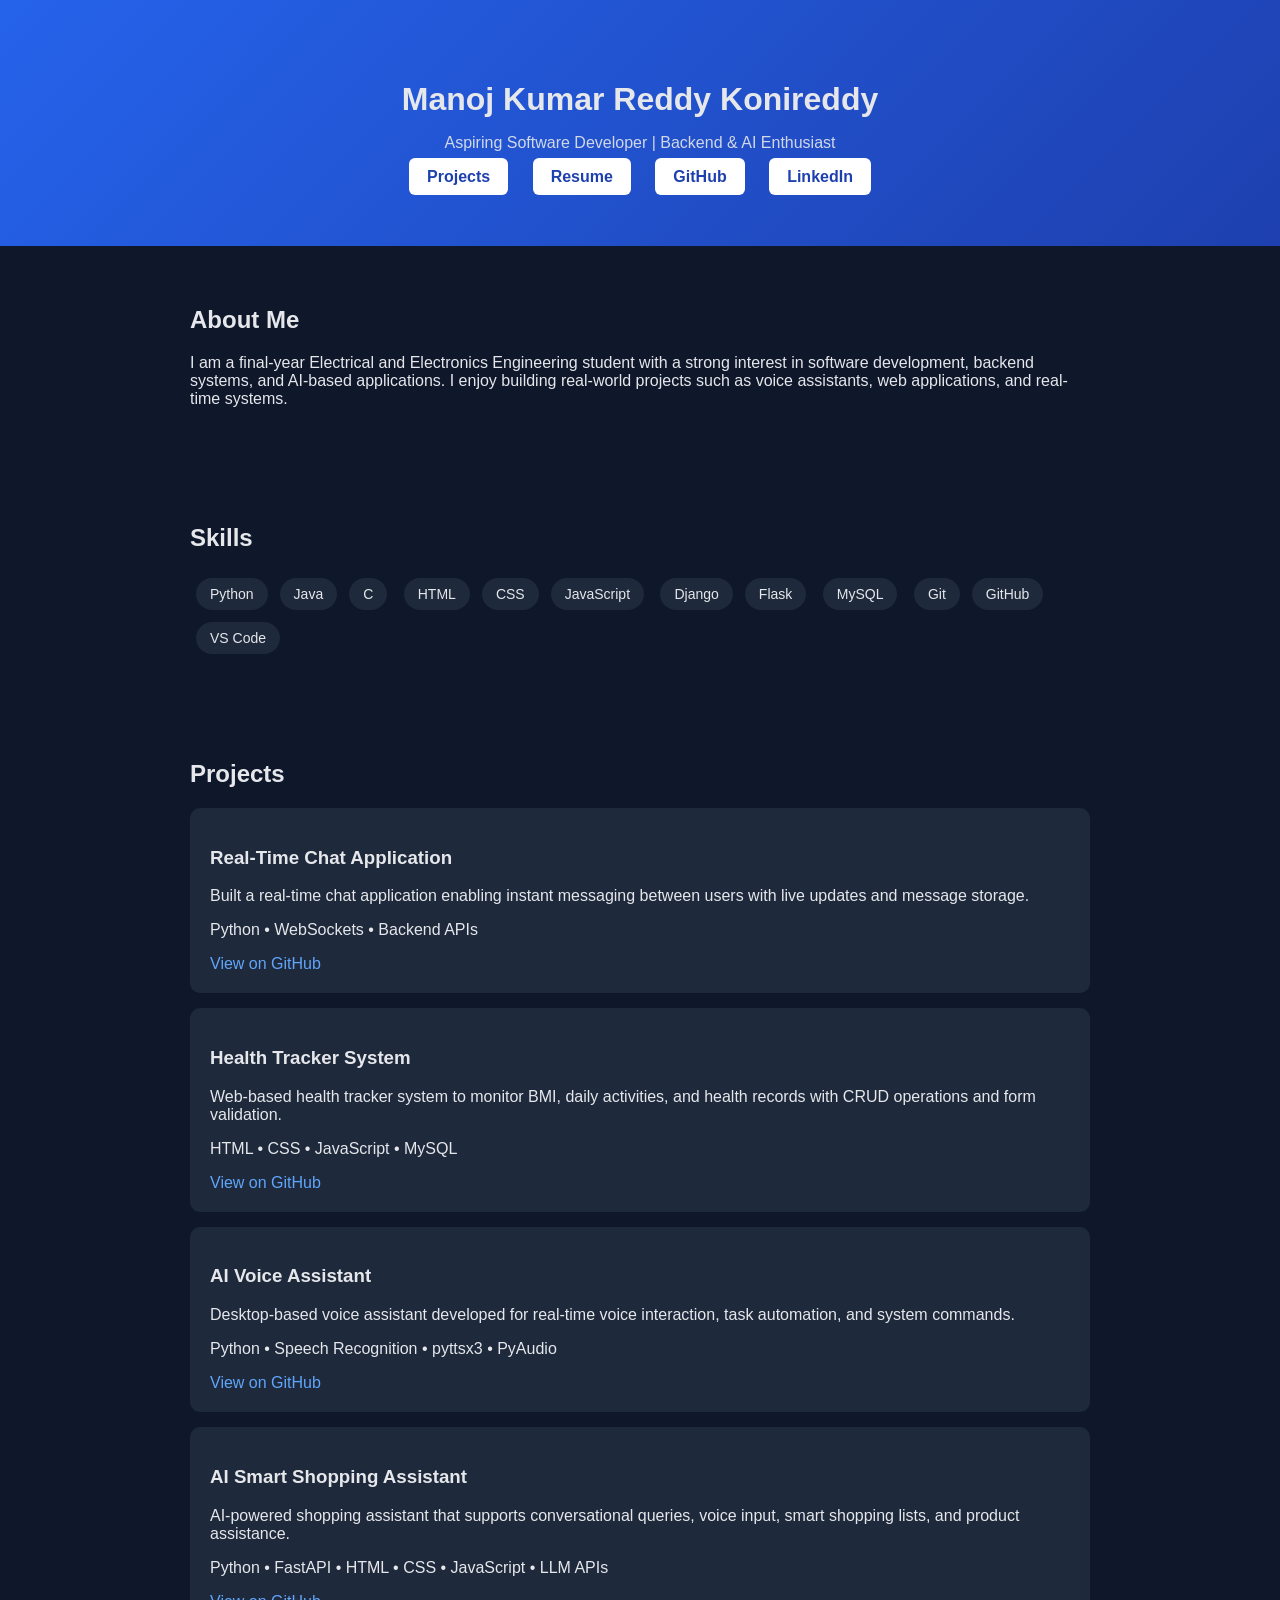
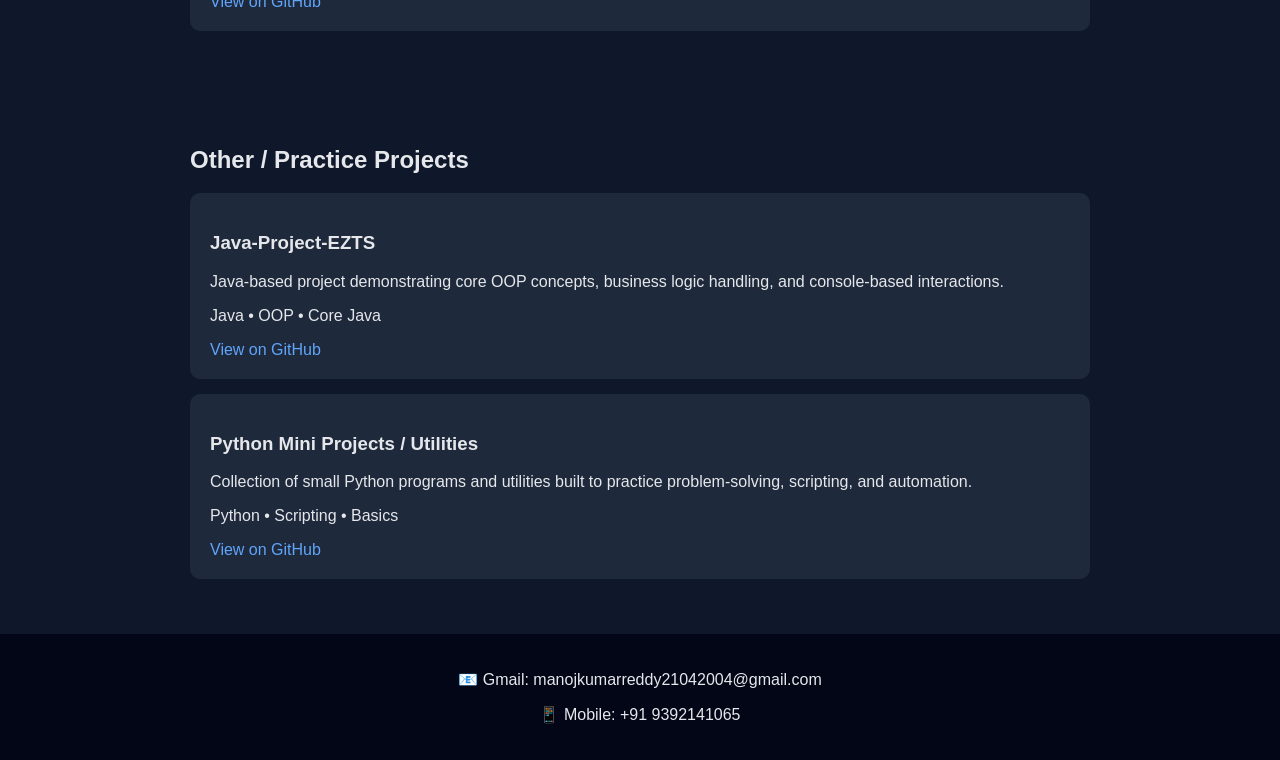
==== index.html @ c1679ed8 "Add files via upload" ====
<!-- index.html -->
<!DOCTYPE html>
<html lang="en">
<head>
  <meta charset="UTF-8" />
  <meta name="viewport" content="width=device-width, initial-scale=1.0" />
  <title>Manoj Kumar Reddy | Portfolio</title>
  <link rel="stylesheet" href="style.css" />
</head>
<body>
  <header class="hero">
    <h1>Manoj Kumar Reddy Konireddy</h1>
    <p class="subtitle">Aspiring Software Developer | Backend & AI Enthusiast</p>
    <div class="buttons">
      <a href="#projects">Projects</a>
      <a href="manoj_konireddy_resume.pdf" target="_blank">Resume</a>
      <a href="https://github.com/manoj-konireddy" target="_blank">GitHub</a>
      <a href="https://www.linkedin.com/in/manoj-konireddy" target="_blank">LinkedIn</a>
    </div>
  </header>

  <section class="about">
    <h2>About Me</h2>
    <p>
      I am a final-year Electrical and Electronics Engineering student with a strong interest in software development,
      backend systems, and AI-based applications. I enjoy building real-world projects such as voice assistants,
      web applications, and real-time systems.
    </p>
  </section>

  <section class="skills">
    <h2>Skills</h2>
    <div class="skill-grid">
      <span>Python</span><span>Java</span><span>C</span>
      <span>HTML</span><span>CSS</span><span>JavaScript</span>
      <span>Django</span><span>Flask</span>
      <span>MySQL</span>
      <span>Git</span><span>GitHub</span><span>VS Code</span>
    </div>
  </section>

  <section id="projects" class="projects">
    <h2>Projects</h2>

    <div class="project-card">
      <h3>Real-Time Chat Application</h3>
      <p>Built a real-time chat application enabling instant messaging between users with live updates and message storage.</p>
      <p class="tech">Python • WebSockets • Backend APIs</p>
      <a href="https://github.com/manoj-konireddy/Real-Time-Chat-Application" target="_blank">View on GitHub</a>
    </div>

    <div class="project-card">
      <h3>Health Tracker System</h3>
      <p>Web-based health tracker system to monitor BMI, daily activities, and health records with CRUD operations and form validation.</p>
      <p class="tech">HTML • CSS • JavaScript • MySQL</p>
      <a href="https://github.com/manoj-konireddy/health-tracker-system" target="_blank">View on GitHub</a>
    </div>

    <div class="project-card">
      <h3>AI Voice Assistant</h3>
      <p>Desktop-based voice assistant developed for real-time voice interaction, task automation, and system commands.</p>
      <p class="tech">Python • Speech Recognition • pyttsx3 • PyAudio</p>
      <a href="https://github.com/manoj-konireddy/voice-assistant" target="_blank">View on GitHub</a>
    </div>

    <div class="project-card">
      <h3>AI Smart Shopping Assistant</h3>
      <p>AI-powered shopping assistant that supports conversational queries, voice input, smart shopping lists, and product assistance.</p>
      <p class="tech">Python • FastAPI • HTML • CSS • JavaScript • LLM APIs</p>
      <a href="https://github.com/manoj-konireddy/AI-shopping-assistant" target="_blank">View on GitHub</a>
    </div>
  </section>

  <section class="projects">
    <h2>Other / Practice Projects</h2>

    <div class="project-card">
      <h3>Java-Project-EZTS</h3>
      <p>Java-based project demonstrating core OOP concepts, business logic handling, and console-based interactions.</p>
      <p class="tech">Java • OOP • Core Java</p>
      <a href="https://github.com/manoj-konireddy/Java-Project-ezts" target="_blank">View on GitHub</a>
    </div>

    <div class="project-card">
      <h3>Python Mini Projects / Utilities</h3>
      <p>Collection of small Python programs and utilities built to practice problem-solving, scripting, and automation.</p>
      <p class="tech">Python • Scripting • Basics</p>
      <a href="https://github.com/manoj-konireddy/Python_projects" target="_blank">View on GitHub</a>
    </div>
  </section>

  <footer>
    <p>📧 Gmail: manojkumarreddy21042004@gmail.com</p>
    <p>📱 Mobile: +91 9392141065</p>
  </footer>

  <script src="script.js"></script>
</body>
</html>
---- style.css ----
body {
  font-family: Arial, sans-serif;
  margin: 0;
  background: #0f172a;
  color: #e5e7eb;
}

.hero {
  padding: 60px 20px;
  text-align: center;
  background: linear-gradient(135deg, #2563eb, #1e40af);
}

.hero h1 {
  margin-bottom: 10px;
}

.subtitle {
  opacity: 0.9;
}

.buttons a {
  margin: 10px;
  padding: 10px 18px;
  background: #ffffff;
  color: #1e40af;
  text-decoration: none;
  border-radius: 6px;
  font-weight: bold;
}

section {
  padding: 40px 20px;
  max-width: 900px;
  margin: auto;
}

.skill-grid span {
  display: inline-block;
  background: #1e293b;
  padding: 8px 14px;
  margin: 6px;
  border-radius: 20px;
  font-size: 14px;
}

.project-card {
  background: #1e293b;
  padding: 20px;
  margin: 15px 0;
  border-radius: 10px;
}

.project-card a {
  color: #60a5fa;
  text-decoration: none;
}

footer {
  text-align: center;
  padding: 20px;
  background: #020617;
}
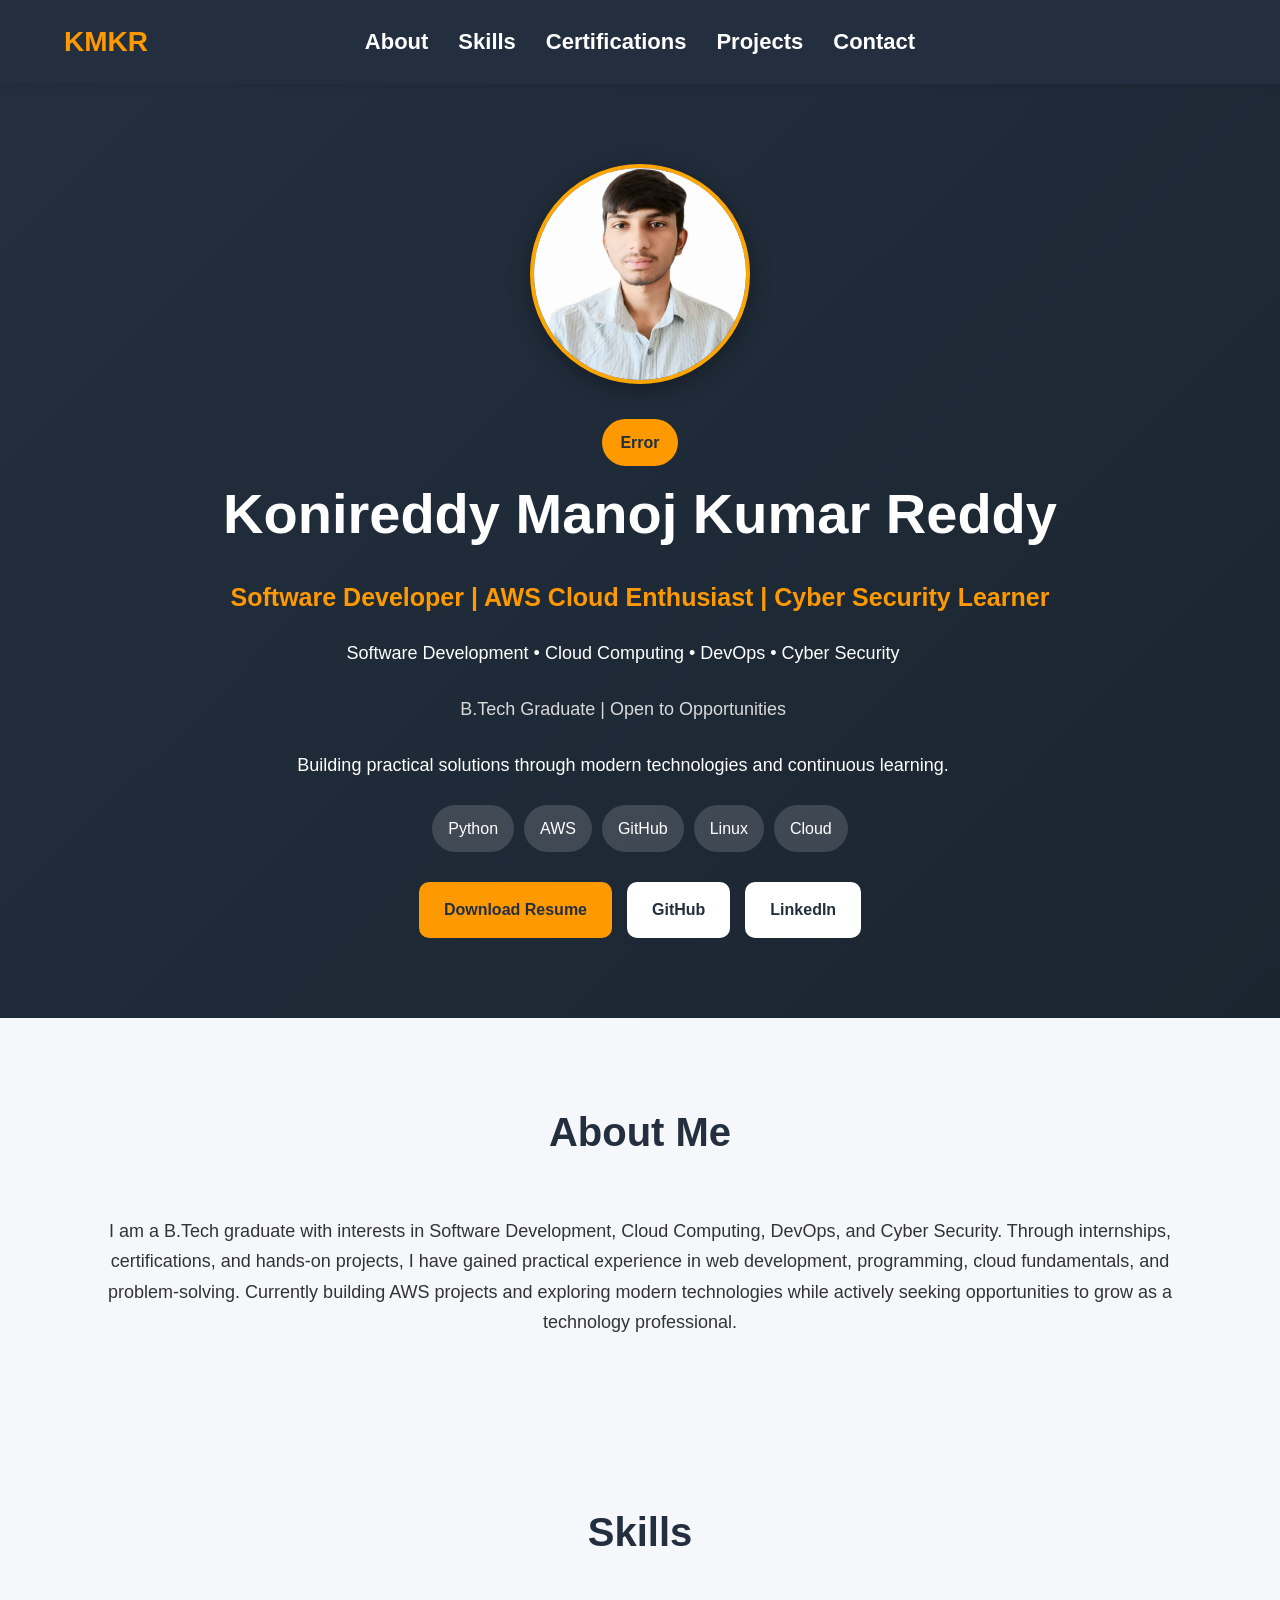
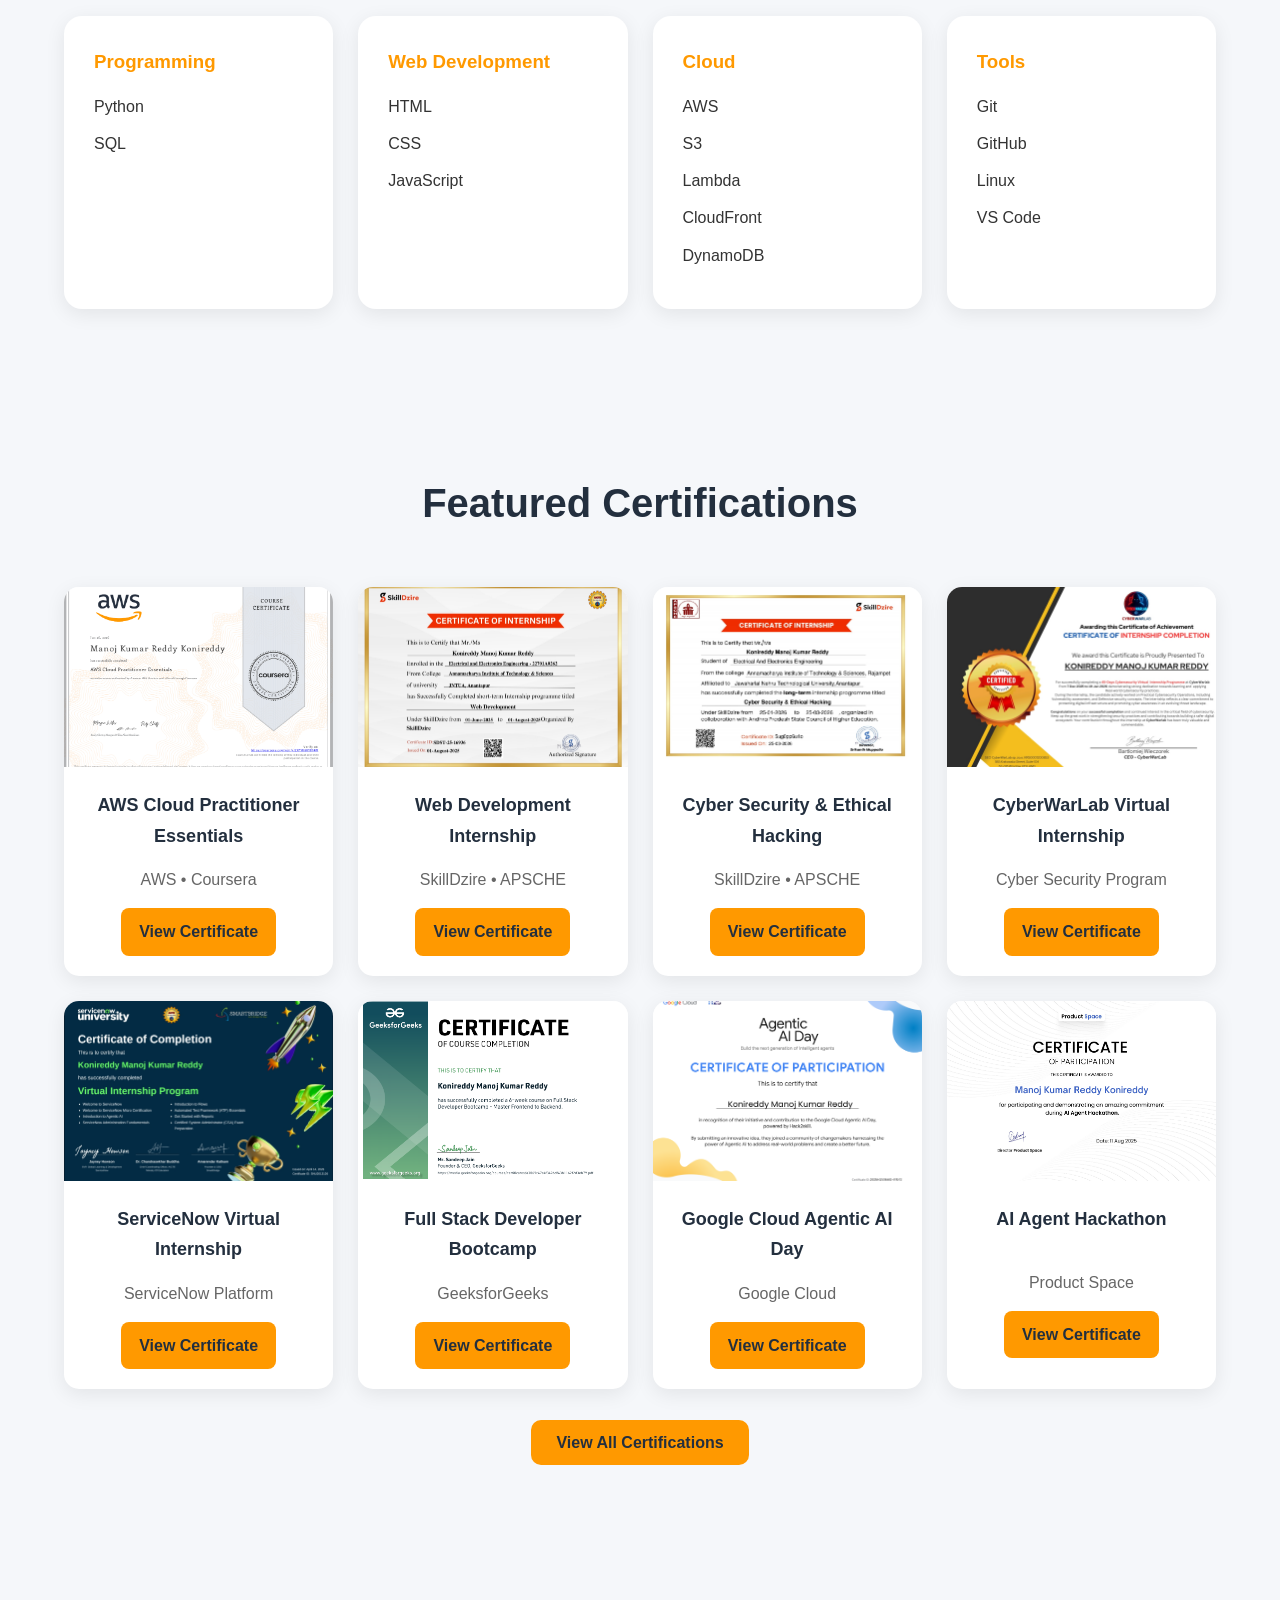
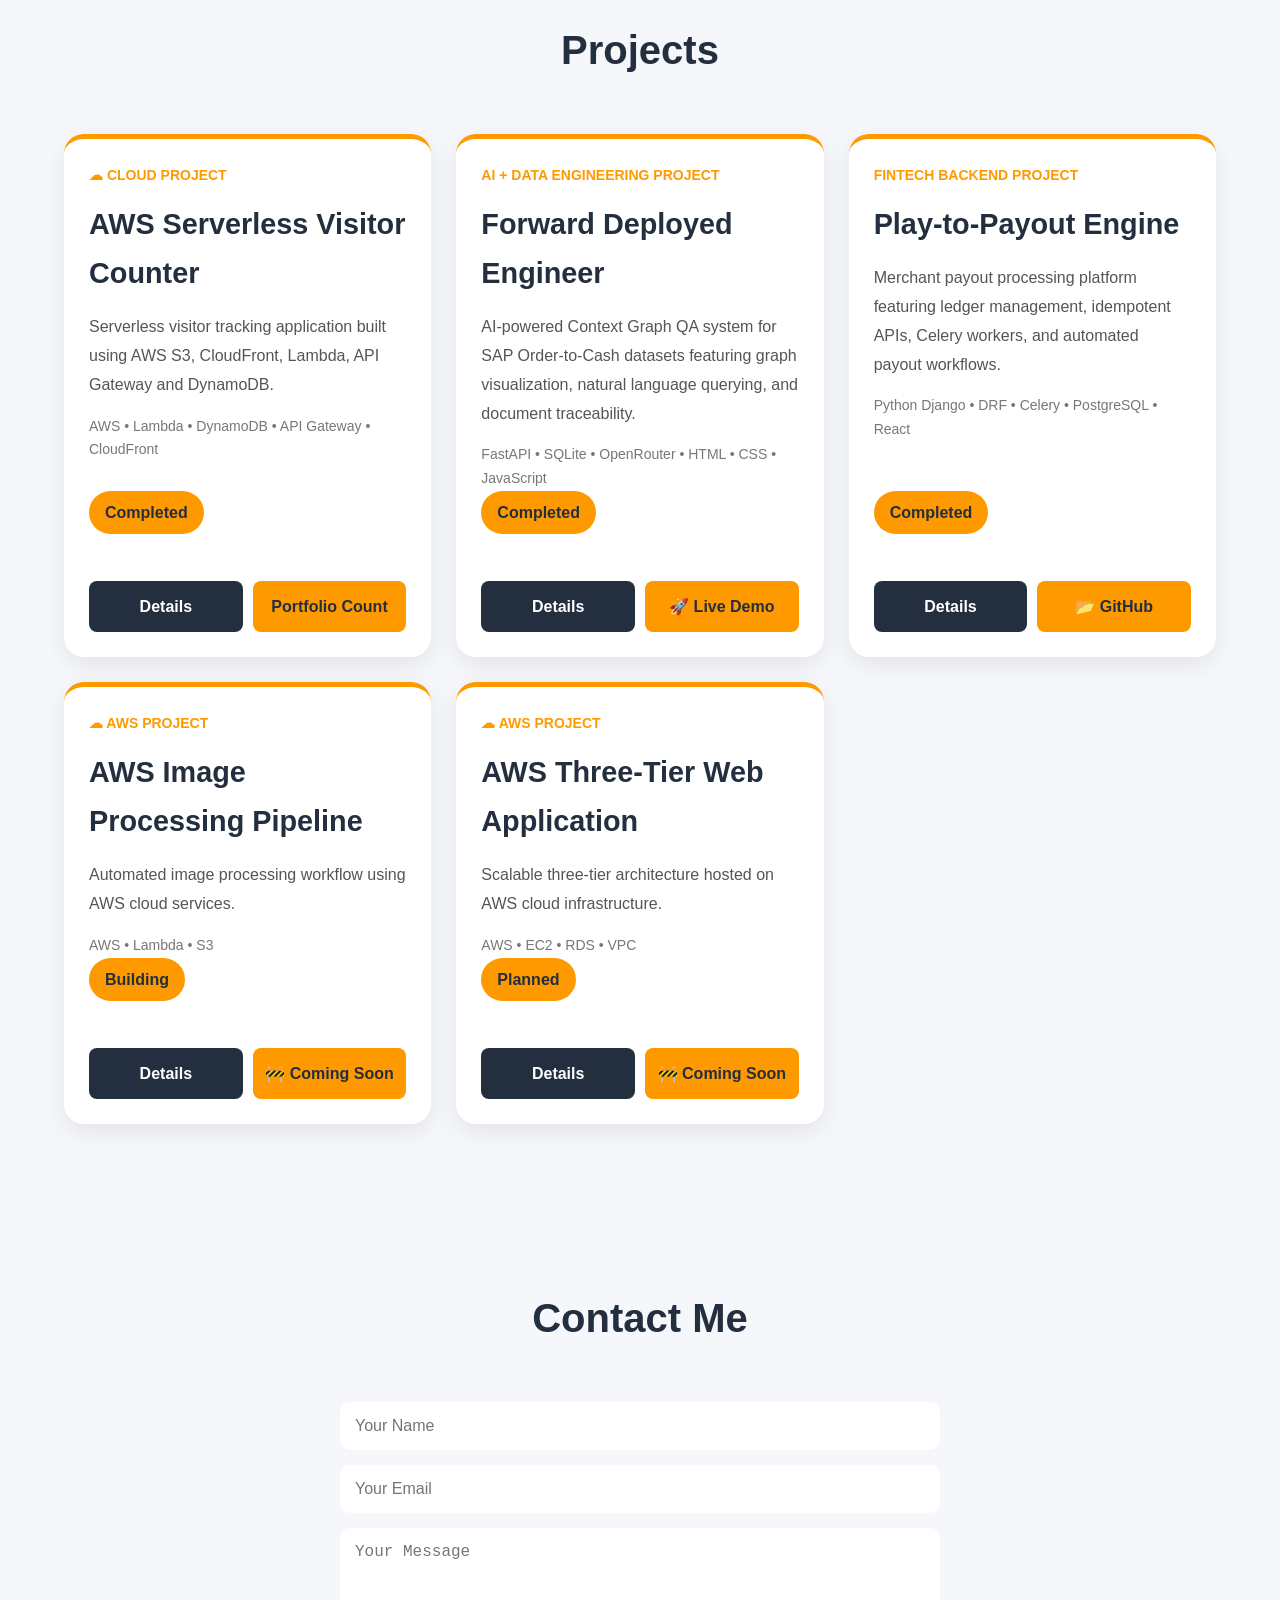
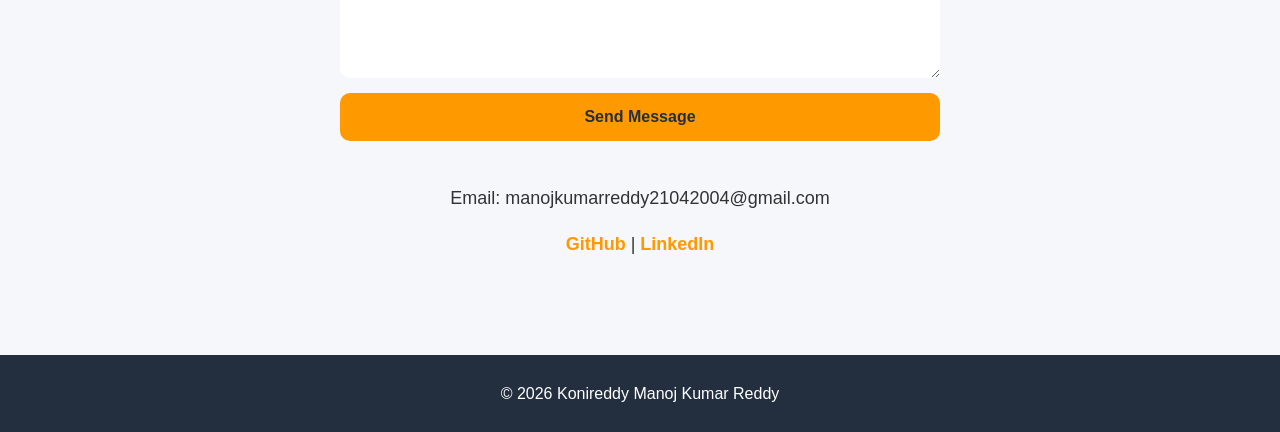
==== commit b6d32723: "Initial AWS portfolio website" ====
--- a/index.html
+++ b/index.html
@@ -1,99 +1,765 @@
-<!-- index.html -->
-<!DOCTYPE html>
-<html lang="en">
-<head>
-  <meta charset="UTF-8" />
-  <meta name="viewport" content="width=device-width, initial-scale=1.0" />
-  <title>Manoj Kumar Reddy | Portfolio</title>
-  <link rel="stylesheet" href="style.css" />
-</head>
-<body>
-  <header class="hero">
-    <h1>Manoj Kumar Reddy Konireddy</h1>
-    <p class="subtitle">Aspiring Software Developer | Backend & AI Enthusiast</p>
-    <div class="buttons">
-      <a href="#projects">Projects</a>
-      <a href="manoj_konireddy_resume.pdf" target="_blank">Resume</a>
-      <a href="https://github.com/manoj-konireddy" target="_blank">GitHub</a>
-      <a href="https://www.linkedin.com/in/manoj-konireddy" target="_blank">LinkedIn</a>
-    </div>
-  </header>
-
-  <section class="about">
-    <h2>About Me</h2>
-    <p>
-      I am a final-year Electrical and Electronics Engineering student with a strong interest in software development,
-      backend systems, and AI-based applications. I enjoy building real-world projects such as voice assistants,
-      web applications, and real-time systems.
-    </p>
-  </section>
-
-  <section class="skills">
-    <h2>Skills</h2>
-    <div class="skill-grid">
-      <span>Python</span><span>Java</span><span>C</span>
-      <span>HTML</span><span>CSS</span><span>JavaScript</span>
-      <span>Django</span><span>Flask</span>
-      <span>MySQL</span>
-      <span>Git</span><span>GitHub</span><span>VS Code</span>
-    </div>
-  </section>
-
-  <section id="projects" class="projects">
-    <h2>Projects</h2>
-
-    <div class="project-card">
-      <h3>Real-Time Chat Application</h3>
-      <p>Built a real-time chat application enabling instant messaging between users with live updates and message storage.</p>
-      <p class="tech">Python • WebSockets • Backend APIs</p>
-      <a href="https://github.com/manoj-konireddy/Real-Time-Chat-Application" target="_blank">View on GitHub</a>
-    </div>
-
-    <div class="project-card">
-      <h3>Health Tracker System</h3>
-      <p>Web-based health tracker system to monitor BMI, daily activities, and health records with CRUD operations and form validation.</p>
-      <p class="tech">HTML • CSS • JavaScript • MySQL</p>
-      <a href="https://github.com/manoj-konireddy/health-tracker-system" target="_blank">View on GitHub</a>
-    </div>
-
-    <div class="project-card">
-      <h3>AI Voice Assistant</h3>
-      <p>Desktop-based voice assistant developed for real-time voice interaction, task automation, and system commands.</p>
-      <p class="tech">Python • Speech Recognition • pyttsx3 • PyAudio</p>
-      <a href="https://github.com/manoj-konireddy/voice-assistant" target="_blank">View on GitHub</a>
-    </div>
-
-    <div class="project-card">
-      <h3>AI Smart Shopping Assistant</h3>
-      <p>AI-powered shopping assistant that supports conversational queries, voice input, smart shopping lists, and product assistance.</p>
-      <p class="tech">Python • FastAPI • HTML • CSS • JavaScript • LLM APIs</p>
-      <a href="https://github.com/manoj-konireddy/AI-shopping-assistant" target="_blank">View on GitHub</a>
-    </div>
-  </section>
-
-  <section class="projects">
-    <h2>Other / Practice Projects</h2>
-
-    <div class="project-card">
-      <h3>Java-Project-EZTS</h3>
-      <p>Java-based project demonstrating core OOP concepts, business logic handling, and console-based interactions.</p>
-      <p class="tech">Java • OOP • Core Java</p>
-      <a href="https://github.com/manoj-konireddy/Java-Project-ezts" target="_blank">View on GitHub</a>
-    </div>
-
-    <div class="project-card">
-      <h3>Python Mini Projects / Utilities</h3>
-      <p>Collection of small Python programs and utilities built to practice problem-solving, scripting, and automation.</p>
-      <p class="tech">Python • Scripting • Basics</p>
-      <a href="https://github.com/manoj-konireddy/Python_projects" target="_blank">View on GitHub</a>
-    </div>
-  </section>
-
-  <footer>
-    <p>📧 Gmail: manojkumarreddy21042004@gmail.com</p>
-    <p>📱 Mobile: +91 9392141065</p>
-  </footer>
-
-  <script src="script.js"></script>
-</body>
-</html>
+<!DOCTYPE html>
+<html lang="en">
+<head>
+<meta charset="UTF-8">
+<meta name="viewport" content="width=device-width, initial-scale=1.0">
+<title>Konireddy Manoj Kumar Reddy | Portfolio</title>
+
+<link rel="stylesheet" href="style.css">
+
+</head>
+<body>
+
+<nav>
+
+    <div class="logo">
+        KMKR
+    </div>
+
+    <div class="menu-toggle" id="menu-toggle">
+        ☰
+    </div>
+
+    <ul id="nav-links">
+        <li><a href="#about">About</a></li>
+        <li><a href="#skills">Skills</a></li>
+        <li><a href="#certifications">Certifications</a></li>
+        <li><a href="#projects">Projects</a></li>
+        <li><a href="#contact">Contact</a></li>
+    </ul>
+
+
+</nav>
+
+<section class="hero">
+
+<div class="hero-container">
+
+<div class="hero-image">
+    <img src="images/profile.jpeg" alt="Manoj Kumar Reddy">
+</div>
+
+<div class="visitor-badge">
+        <span id="counter">...</span>
+</div>
+
+<div class="hero-content">
+
+<h1>
+Konireddy Manoj Kumar Reddy
+</h1>
+
+<h2>
+Software Developer | AWS Cloud Enthusiast | Cyber Security Learner
+</h2>
+
+<p class="hero-role">
+Software Development • Cloud Computing • DevOps • Cyber Security
+</p>
+
+<p class="hero-status">
+B.Tech Graduate | Open to Opportunities
+</p>
+
+<p>
+Building practical solutions through modern
+technologies and continuous learning.
+</p>
+
+<div class="hero-tags">
+
+<span>Python</span>
+<span>AWS</span>
+<span>GitHub</span>
+<span>Linux</span>
+<span>Cloud</span>
+
+</div>
+
+<div class="buttons">
+
+<a href="manoj_resume.pdf"
+target="_blank"
+class="btn">
+Download Resume
+</a>
+
+<a href="https://github.com/manoj-konireddy"
+target="_blank"
+class="btn secondary">
+GitHub
+</a>
+
+<a href="https://www.linkedin.com/in/manoj-konireddy"
+target="_blank"
+class="btn secondary">
+LinkedIn
+</a>
+
+</div>
+
+</div>
+
+</div>
+
+</section>
+
+<section id="about">
+
+<h2>About Me</h2>
+
+<p>
+
+I am a B.Tech graduate with interests in Software Development,
+Cloud Computing, DevOps, and Cyber Security.
+
+Through internships, certifications, and hands-on projects,
+I have gained practical experience in web development,
+programming, cloud fundamentals, and problem-solving.
+
+Currently building AWS projects and exploring modern
+technologies while actively seeking opportunities to grow
+as a technology professional.
+
+</p>
+
+</section>
+
+<section id="skills">
+
+<h2>Skills</h2>
+
+<div class="skills-grid">
+
+<div class="card">
+
+<h3>Programming</h3>
+
+<p>Python</p>
+<p>SQL</p>
+
+</div>
+
+<div class="card">
+
+<h3>Web Development</h3>
+
+<p>HTML</p>
+<p>CSS</p>
+<p>JavaScript</p>
+
+</div>
+
+<div class="card">
+
+<h3>Cloud</h3>
+
+<p>AWS</p>
+<p>S3</p>
+<p>Lambda</p>
+<p>CloudFront</p>
+<p>DynamoDB</p>
+
+</div>
+
+<div class="card">
+
+<h3>Tools</h3>
+
+<p>Git</p>
+<p>GitHub</p>
+<p>Linux</p>
+<p>VS Code</p>
+
+</div>
+
+</div>
+
+</section>
+
+<section id="certifications">
+
+<h2>Featured Certifications</h2>
+
+<div class="cert-grid">
+
+<!-- AWS -->
+
+<div class="cert-card">
+
+<img src="images/aws-cloud.png"
+alt="AWS Cloud Practitioner">
+
+<h3>
+AWS Cloud Practitioner Essentials
+</h3>
+
+<p>
+AWS • Coursera
+</p>
+
+<a href="images/aws-cloud.png"
+target="_blank"
+class="cert-btn">
+
+View Certificate
+
+</a>
+
+</div>
+
+<!-- Web Development -->
+
+<div class="cert-card">
+
+<img src="images/web-development.jpg"
+alt="Web Development Internship">
+
+<h3>
+Web Development Internship
+</h3>
+
+<p>
+SkillDzire • APSCHE
+</p>
+
+<a href="images/web-development.jpg"
+target="_blank"
+class="cert-btn">
+
+View Certificate
+
+</a>
+
+</div>
+
+<!-- Cyber Security -->
+
+<div class="cert-card">
+
+<img src="images/cyber-security.jpg"
+alt="Cyber Security Internship">
+
+<h3>
+Cyber Security & Ethical Hacking
+</h3>
+
+<p>
+SkillDzire • APSCHE
+</p>
+
+<a href="images/cyber-security.jpg"
+target="_blank"
+class="cert-btn">
+
+View Certificate
+
+</a>
+
+</div>
+
+<!-- CyberWarLab -->
+
+<div class="cert-card">
+
+<img src="images/cyberwarlab.jpg"
+alt="CyberWarLab Internship">
+
+<h3>
+CyberWarLab Virtual Internship
+</h3>
+
+<p>
+Cyber Security Program
+</p>
+
+<a href="images/cyberwarlab.jpg"
+target="_blank"
+class="cert-btn">
+
+View Certificate
+
+</a>
+
+</div>
+
+<!-- ServiceNow -->
+
+<div class="cert-card">
+
+<img src="images/servicenow.jpg"
+alt="ServiceNow Internship">
+
+<h3>
+ServiceNow Virtual Internship
+</h3>
+
+<p>
+ServiceNow Platform
+</p>
+
+<a href="images/servicenow.jpg"
+target="_blank"
+class="cert-btn">
+
+View Certificate
+
+</a>
+
+</div>
+
+<!-- Full Stack -->
+
+<div class="cert-card">
+
+<img src="images/full-stack.png"
+alt="Full Stack Bootcamp">
+
+<h3>
+Full Stack Developer Bootcamp
+</h3>
+
+<p>
+GeeksforGeeks
+</p>
+
+<a href="images/full-stack.png"
+target="_blank"
+class="cert-btn">
+
+View Certificate
+
+</a>
+
+</div>
+
+<!-- Google Cloud -->
+
+<div class="cert-card">
+
+<img src="images/google-cloud-ai.png"
+alt="Google Cloud Agentic AI Day">
+
+<h3>
+Google Cloud Agentic AI Day
+</h3>
+
+<p>
+Google Cloud
+</p>
+
+<a href="images/google-cloud-ai.png"
+target="_blank"
+class="cert-btn">
+
+View Certificate
+
+</a>
+
+</div>
+
+<!-- AI Agent Hackathon -->
+
+<div class="cert-card">
+
+<img src="images/ai-agent.png"
+alt="AI Agent Hackathon">
+
+<h3>
+AI Agent Hackathon
+</h3>
+
+<p>
+Product Space
+</p>
+
+<a href="images/ai-agent.png"
+target="_blank"
+class="cert-btn">
+
+View Certificate
+
+</a>
+
+</div>
+
+</div>
+
+<div style="text-align:center; margin-top:40px;">
+
+<a href="certifications.html"
+class="btn">
+
+View All Certifications
+
+</a>
+
+</div>
+
+</section>
+
+<section id="projects">
+
+<h2>Projects</h2>
+
+<div class="project-grid">
+
+<!-- Project 1 -->
+
+<div class="project-card">
+
+<div>
+
+<div class="project-type">☁ Cloud Project</div>
+
+<h3>AWS Serverless Visitor Counter</h3>
+
+<p>
+Serverless visitor tracking application built using
+AWS S3, CloudFront, Lambda, API Gateway and DynamoDB.
+</p>
+
+<div class="project-tech">
+AWS • Lambda • DynamoDB • API Gateway • CloudFront
+</div>
+
+</div>
+
+<div>
+
+<span class="project-status">Completed</span>
+
+<br><br>
+
+<div class="project-buttons">
+
+<a href="projects/visitor-counter.html"
+class="project-btn">
+Details
+</a>
+
+<a href="https://d3mwy50w6wapyd.cloudfront.net"
+target="_blank"
+class="project-btn live-btn">
+
+Portfolio Count
+
+</a>
+
+</div>
+
+</div>
+
+</div>
+
+<!-- Project 2 -->
+
+<div class="project-card">
+
+<div>
+
+<div class="project-type">AI + Data Engineering Project</div>
+
+<h3>Forward Deployed Engineer</h3>
+
+<p>
+AI-powered Context Graph QA system for SAP
+Order-to-Cash datasets featuring graph
+visualization, natural language querying,
+and document traceability.
+</p>
+
+<div class="project-tech">
+FastAPI • SQLite • OpenRouter • HTML • CSS • JavaScript
+</div>
+
+</div>
+
+<div>
+
+<span class="project-status">Completed</span>
+
+<br><br>
+
+<div class="project-buttons">
+
+<a href="projects/forward-deployed-engineer.html"
+class="project-btn">
+Details
+</a>
+
+<a href="https://fde-graph-o2c.onrender.com"
+target="_blank"
+class="project-btn live-btn">
+🚀 Live Demo
+</a>
+
+</div>
+
+</div>
+
+</div>
+
+<!-- Project 3 -->
+
+<div class="project-card">
+
+<div>
+
+<div class="project-type">FinTech Backend Project</div>
+
+<h3>Play-to-Payout Engine</h3>
+
+<p>
+Merchant payout processing platform featuring
+ledger management, idempotent APIs, Celery
+workers, and automated payout workflows.
+</p>
+
+<div class="project-tech">
+Python Django • DRF • Celery • PostgreSQL • React
+</div>
+
+</div>
+
+<div>
+
+<span class="project-status">Completed</span>
+
+<br><br>
+
+<div class="project-buttons">
+
+<a href="projects/playto-payout-engine.html"
+class="project-btn">
+Details
+</a>
+
+<a href="https://github.com/manoj-konireddy/playto-payout-engine"
+target="_blank"
+class="project-btn live-btn">
+📂 GitHub
+</a>
+
+</div>
+
+</div>
+
+</div>
+
+<!-- Project 4 -->
+
+<div class="project-card">
+
+<div>
+
+<div class="project-type">☁ AWS Project</div>
+
+<h3>AWS Image Processing Pipeline</h3>
+
+<p>
+Automated image processing workflow using
+AWS cloud services.
+</p>
+
+<div class="project-tech">
+AWS • Lambda • S3
+</div>
+
+</div>
+
+<div>
+
+<span class="project-status">
+Building
+</span>
+
+<br><br>
+
+<div class="project-buttons">
+
+<a href="projects/image-processing.html"
+class="project-btn">
+Details
+</a>
+
+<a href="#"
+class="project-btn live-btn">
+🚧 Coming Soon
+</a>
+
+</div>
+
+</div>
+
+</div>
+
+<!-- Project 5 -->
+
+<div class="project-card">
+
+<div>
+
+<div class="project-type">☁ AWS Project</div>
+
+<h3>AWS Three-Tier Web Application</h3>
+
+<p>
+Scalable three-tier architecture hosted
+on AWS cloud infrastructure.
+</p>
+
+<div class="project-tech">
+AWS • EC2 • RDS • VPC
+</div>
+
+</div>
+
+<div>
+
+<span class="project-status">
+Planned
+</span>
+
+<br><br>
+
+<div class="project-buttons">
+
+<a href="projects/three-tier.html"
+class="project-btn">
+Details
+</a>
+
+<a href="#"
+class="project-btn live-btn">
+🚧 Coming Soon
+</a>
+
+</div>
+
+</div>
+
+</div>
+
+</div>
+
+</section>
+
+<section id="contact">
+
+<h2>Contact Me</h2>
+
+<form
+action="https://formspree.io/f/xrevveke"
+method="POST">
+
+<input
+type="text"
+name="name"
+placeholder="Your Name"
+required>
+
+<input
+type="email"
+name="email"
+placeholder="Your Email"
+required>
+
+<textarea
+name="message"
+placeholder="Your Message"
+required>
+</textarea>
+
+<button
+type="submit"
+class="contact-btn">
+
+Send Message
+
+</button>
+
+</form>
+
+<br>
+
+<p>Email: manojkumarreddy21042004@gmail.com</p>
+
+<p>
+<a href="https://github.com/manoj-konireddy" target="_blank">
+GitHub
+</a>
+|
+<a href="https://www.linkedin.com/in/manoj-konireddy" target="_blank">
+LinkedIn
+</a>
+</p>
+
+</section>
+
+<footer>
+
+<p>
+© 2026 Konireddy Manoj Kumar Reddy
+</p>
+
+</footer>
+
+<script>
+
+const apiUrl =
+'https://ho70iwkoj5.execute-api.ap-south-1.amazonaws.com/prod/count';
+
+let uniqueVisit = false;
+
+if (!localStorage.getItem("portfolioVisited")) {
+
+    uniqueVisit = true;
+
+    localStorage.setItem(
+        "portfolioVisited",
+        "true"
+    );
+}
+
+const url =
+apiUrl + '?unique=' + uniqueVisit;
+
+fetch(url)
+.then(response => response.json())
+.then(data => {
+
+    document.getElementById('counter').innerHTML =
+    '👁 ' + data.views +
+    ' | 👤 ' + data.visitors;
+
+})
+.catch(error => {
+
+    document.getElementById('counter').innerText =
+    'Error';
+
+});
+
+</script>
+
+<!-- Hamburger Menu Script -->
+
+<script>
+
+const menuToggle =
+document.getElementById("menu-toggle");
+
+const navLinks =
+document.getElementById("nav-links");
+
+menuToggle.addEventListener("click", () => {
+
+    navLinks.classList.toggle("active");
+
+});
+
+</script>
+
+</body>
+</html>
--- a/style.css
+++ b/style.css
@@ -1,63 +1,1045 @@
-body {
-  font-family: Arial, sans-serif;
-  margin: 0;
-  background: #0f172a;
-  color: #e5e7eb;
-}
-
-.hero {
-  padding: 60px 20px;
-  text-align: center;
-  background: linear-gradient(135deg, #2563eb, #1e40af);
-}
-
-.hero h1 {
-  margin-bottom: 10px;
-}
-
-.subtitle {
-  opacity: 0.9;
-}
-
-.buttons a {
-  margin: 10px;
-  padding: 10px 18px;
-  background: #ffffff;
-  color: #1e40af;
-  text-decoration: none;
-  border-radius: 6px;
-  font-weight: bold;
-}
-
-section {
-  padding: 40px 20px;
-  max-width: 900px;
-  margin: auto;
-}
-
-.skill-grid span {
-  display: inline-block;
-  background: #1e293b;
-  padding: 8px 14px;
-  margin: 6px;
-  border-radius: 20px;
-  font-size: 14px;
-}
-
-.project-card {
-  background: #1e293b;
-  padding: 20px;
-  margin: 15px 0;
-  border-radius: 10px;
-}
-
-.project-card a {
-  color: #60a5fa;
-  text-decoration: none;
-}
-
-footer {
-  text-align: center;
-  padding: 20px;
-  background: #020617;
+/* =========================================
+   RESET
+========================================= */
+
+*{
+    margin:0;
+    padding:0;
+    box-sizing:border-box;
+    scroll-behavior:smooth;
+}
+
+body{
+    font-family:'Segoe UI',sans-serif;
+    background:#f5f7fa;
+    color:#333;
+    line-height:1.7;
+}
+
+/* =========================================
+   NAVBAR
+========================================= */
+
+nav{
+    position:relative;
+    top:0;
+    z-index:1000;
+
+    display:flex;
+    justify-content:space-between;
+    align-items:center;
+
+    padding:18px 5%;
+
+    background:#232f3e;
+    color:white;
+
+    box-shadow:0 2px 10px rgba(0,0,0,0.1);
+}
+
+nav ul{
+    display: flex;
+    flex-wrap: wrap;
+    justify-content: center;
+    gap: 12px;
+}
+
+.logo{
+    font-size:28px;
+    font-weight:bold;
+    color:#ff9900;
+}
+
+nav ul{
+    display:flex;
+    list-style:none;
+    gap:30px;
+
+    position:absolute;
+    left:50%;
+    transform:translateX(-50%);
+}
+
+nav ul li a{
+    text-decoration:none;
+    color:white;
+    font-weight:600;
+    font-size:22px;
+    transition:0.3s;
+}
+
+nav ul li a:hover{
+    color:#ff9900;
+}
+
+.visitor-badge{
+    background:#ff9900;
+    color:#232f3e;
+    padding:10px 18px;
+    border-radius:25px;
+    font-weight:bold;
+}
+
+.visitor-badge{
+    display:flex;
+    align-items:center;
+}
+
+/* =========================================
+   HERO SECTION
+========================================= */
+
+.hero{
+    min-height:75vh;
+    background:linear-gradient(135deg,#232f3e,#1a2530);
+    color:white;
+    padding:80px 20px;
+}
+
+.hero h1{
+    font-size:56px;
+    margin-bottom:15px;
+}
+
+.hero h2{
+    color:#ff9900;
+    font-size:25px;
+    margin-bottom:20px;
+}
+
+.hero-role{
+    font-size:20px;
+    margin-bottom:10px;
+}
+
+.hero-status{
+    color:#d9d9d9;
+    margin-bottom:20px;
+}
+
+.hero p{
+    max-width:800px;
+    margin-bottom:25px;
+    font-size:18px;
+}
+
+.hero-badge{
+    background:#ff9900;
+    color:#232f3e;
+
+    padding:12px 22px;
+
+    border-radius:25px;
+
+    font-weight:bold;
+
+    margin-bottom:20px;
+}
+
+.hero-tags{
+    display:flex;
+    flex-wrap:wrap;
+    justify-content:center;
+    gap:12px;
+
+    margin-bottom:30px;
+}
+
+.hero-tags{
+    display:flex;
+    flex-wrap:wrap;
+    justify-content:center;
+    gap:10px;
+}
+
+.hero-tags span{
+    background:rgba(255,255,255,0.15);
+
+    padding:10px 16px;
+
+    border-radius:25px;
+}
+
+.hero-container{
+    display:flex;
+    flex-direction:column;
+    align-items:center;
+    justify-content:center;
+    text-align:center;
+    max-width:1000px;
+    margin:0 auto;
+}
+
+.hero-content{
+    max-width:900px;
+    text-align:center;
+    margin:0 auto;
+}
+
+.hero-image img{
+    width:250px;
+    height:250px;
+    border-radius:50%;
+    object-fit:cover;
+    border:5px solid #ff9900;
+    box-shadow:0 5px 20px rgba(0,0,0,0.2);
+}
+
+@media(max-width:768px){
+
+.hero-container{
+    flex-direction:column;
+}
+
+.hero-image img{
+    width:180px;
+    height:180px;
+}
+
+}
+
+
+/* =========================================
+   BUTTONS
+========================================= */
+
+.buttons{
+    display:flex;
+    gap:15px;
+    flex-wrap:wrap;
+    justify-content:center;
+}
+
+.btn{
+    background:#ff9900;
+    color:#232f3e;
+
+    text-decoration:none;
+
+    padding:14px 25px;
+
+    border-radius:10px;
+
+    font-weight:bold;
+
+    transition:0.3s;
+}
+
+.btn:hover{
+    transform:translateY(-3px);
+}
+
+.secondary{
+    background:white;
+}
+
+/* =========================================
+   COMMON SECTION STYLING
+========================================= */
+
+section{
+    padding:80px 5%;
+}
+
+section h2{
+    text-align:center;
+    color:#232f3e;
+    font-size:40px;
+    margin-bottom:50px;
+}
+
+/* =========================================
+   ABOUT SECTION
+========================================= */
+
+#about p{
+    max-width:1100px;
+    margin:auto;
+    text-align:center;
+    font-size:18px;
+}
+
+/* =========================================
+   SKILLS SECTION
+========================================= */
+
+.skills-grid{
+    display:grid;
+
+    grid-template-columns:
+    repeat(auto-fit,minmax(250px,1fr));
+
+    gap:25px;
+
+    max-width:1400px;
+    margin:auto;
+}
+
+.card{
+    background:white;
+
+    padding:30px;
+
+    border-radius:18px;
+
+    box-shadow:
+    0 5px 20px rgba(0,0,0,0.08);
+
+    transition:0.3s;
+}
+
+.card:hover{
+    transform:translateY(-6px);
+}
+
+.card h3{
+    color:#ff9900;
+    margin-bottom:15px;
+}
+
+.card p{
+    margin:10px 0;
+}
+
+/* =========================================
+   CERTIFICATIONS
+========================================= */
+
+.cert-grid{
+    display:grid;
+    grid-template-columns:repeat(4,1fr);
+    gap:25px;
+}
+
+@media (max-width:1024px){
+    .cert-grid{
+        grid-template-columns:repeat(2,1fr);
+    }
+}
+
+@media (max-width:768px){
+    .cert-grid{
+        grid-template-columns:1fr;
+    }
+}
+
+.cert-card{
+    background:white;
+    border-radius:15px;
+    overflow:hidden;
+    text-align:center;
+    box-shadow:0 5px 20px rgba(0,0,0,.08);
+    transition:.3s;
+}
+
+.cert-card:hover{
+    transform:translateY(-6px);
+}
+
+.cert-card img{
+    width:100%;
+    height:180px;
+    object-fit:cover;
+}
+
+.cert-card h3{
+    padding:15px;
+    color:#232f3e;
+    font-size:18px;
+    min-height:80px;
+}
+
+.cert-card p{
+    color:#666;
+    margin-bottom:15px;
+}
+
+.cert-btn{
+    display:inline-block;
+    margin-bottom:20px;
+    padding:10px 18px;
+    background:#ff9900;
+    color:#232f3e;
+    text-decoration:none;
+    border-radius:8px;
+    font-weight:600;
+}
+
+.cert-btn:hover{
+    opacity:.9;
+}
+
+/* =========================================
+   CERTIFICATIONS PAGE
+========================================= */
+
+.certifications-page-title{
+    text-align:center;
+    margin-bottom:40px;
+}
+
+.certifications-page-title p{
+    max-width:800px;
+    margin:auto;
+    color:#666;
+}
+
+.cert-card img{
+    cursor:pointer;
+}
+
+/* =========================================
+   PROJECTS SECTION
+========================================= */
+
+.project-grid {
+    display: grid;
+    grid-template-columns: repeat(auto-fit, minmax(300px, 1fr));
+    gap: 25px;
+
+    max-width: 1400px;
+    margin: auto;
+}
+
+.project-card {
+    background: white;
+
+    padding: 25px;
+
+    border-radius: 20px;
+
+    border-top: 5px solid #ff9900;
+
+    min-height: 380px;
+
+    display: flex;
+    flex-direction: column;
+    justify-content: space-between;
+
+    box-shadow: 0 8px 25px rgba(0,0,0,0.08);
+
+    transition: 0.3s;
+}
+
+.project-card:hover {
+    transform: translateY(-8px);
+
+    box-shadow: 0 15px 35px rgba(0,0,0,0.15);
+}
+
+.project-type {
+    color: #ff9900;
+
+    font-size: 14px;
+
+    font-weight: 700;
+
+    text-transform: uppercase;
+
+    margin-bottom: 12px;
+}
+
+.project-card h3 {
+    color: #232f3e;
+
+    font-size: 1.8rem;
+
+    margin-bottom: 15px;
+}
+
+.project-card p {
+    color: #555;
+
+    line-height: 1.8;
+
+    margin-bottom: 15px;
+}
+
+.project-tech {
+    color: #777;
+
+    font-size: 14px;
+
+    line-height: 1.7;
+}
+
+.project-status {
+    display: inline-block;
+
+    background: #ff9900;
+
+    color: #232f3e;
+
+    padding: 8px 16px;
+
+    border-radius: 25px;
+
+    font-weight: bold;
+}
+
+.project-buttons {
+    display: flex;
+
+    gap: 10px;
+
+    margin-top: 20px;
+}
+
+.project-btn {
+    flex: 1;
+
+    text-align: center;
+
+    text-decoration: none;
+
+    padding: 12px;
+
+    border-radius: 8px;
+
+    font-weight: 600;
+
+    background: #232f3e;
+
+    color: white;
+
+    transition: 0.3s;
+}
+
+.project-btn:hover {
+    transform: translateY(-2px);
+}
+
+.live-btn {
+    background: #ff9900;
+
+    color: #232f3e;
+}
+
+/* =========================
+   MOBILE
+========================= */
+
+@media (max-width: 768px) {
+
+    .project-grid {
+        grid-template-columns: 1fr;
+        gap: 20px;
+    }
+
+    .project-card {
+        min-height: auto;
+        padding: 20px;
+    }
+
+    .project-buttons {
+        flex-direction: column;
+    }
+}
+
+/* =========================================
+   CONTACT SECTION
+========================================= */
+
+#contact{
+    text-align:center;
+}
+
+#contact p{
+    margin:15px 0;
+    font-size:18px;
+}
+
+#contact a{
+    color:#ff9900;
+    text-decoration:none;
+    font-weight:bold;
+}
+
+#contact a:hover{
+    text-decoration:underline;
+}
+
+/* =========================================
+   PROJECT DETAIL PAGES
+========================================= */
+
+.architecture-box{
+    background:#232f3e;
+    color:white;
+
+    padding:30px;
+
+    border-radius:15px;
+
+    max-width:700px;
+
+    margin:auto;
+
+    text-align:center;
+
+    line-height:2;
+}
+
+.project-overview{
+    background:white;
+
+    padding:30px;
+
+    border-radius:15px;
+
+    box-shadow:
+    0 5px 20px rgba(0,0,0,0.1);
+
+    max-width:1000px;
+
+    margin:auto;
+}
+
+.features{
+    max-width:900px;
+    margin:auto;
+    list-style:none;
+}
+
+.features li{
+    background:white;
+
+    margin:15px 0;
+
+    padding:15px 20px;
+
+    border-left:5px solid #ff9900;
+
+    box-shadow:
+    0 3px 10px rgba(0,0,0,0.08);
+}
+
+.screenshot-grid{
+    display:grid;
+
+    grid-template-columns:
+    repeat(auto-fit,minmax(300px,1fr));
+
+    gap:25px;
+}
+
+.screenshot{
+    background:white;
+
+    padding:20px;
+
+    border-radius:15px;
+
+    text-align:center;
+
+    box-shadow:
+    0 4px 15px rgba(0,0,0,0.08);
+}
+
+.skill-pill{
+    display:inline-block;
+
+    background:#232f3e;
+
+    color:white;
+
+    padding:10px 15px;
+
+    margin:8px;
+
+    border-radius:25px;
+
+    font-size:14px;
+}
+
+.back-section{
+    text-align:center;
+    margin-top:40px;
+}
+
+/* =========================================
+   FOOTER
+========================================= */
+
+footer{
+    background:#232f3e;
+    color:white;
+
+    text-align:center;
+
+    padding:25px;
+}
+
+/* =========================================
+   TABLET
+========================================= */
+
+@media(max-width:900px){
+
+    nav{
+        flex-direction:column;
+        gap:15px;
+    }
+
+    nav ul{
+        flex-wrap:wrap;
+        justify-content:center;
+    }
+
+    .hero h1{
+        font-size:38px;
+    }
+
+    .hero h2{
+        font-size:24px;
+    }
+
+    .hero-role{
+        font-size:16px;
+    }
+
+    section{
+        padding:60px 5%;
+    }
+
+    .project-grid,
+    .skills-grid,
+    .cert-grid{
+        grid-template-columns:1fr;
+    }
+}
+
+/* =========================================
+   MOBILE
+========================================= */
+
+@media(max-width:600px){
+
+    nav ul{
+        gap:15px;
+    }
+
+    nav ul li{
+        margin:5px;
+    }
+
+    .logo{
+        font-size:24px;
+    }
+    .hero{
+        padding:60px 20px;
+    }
+
+    .hero h1{
+        font-size:30px;
+        line-height:1.3;
+    }
+
+    .hero h2{
+        font-size:20px;
+    }
+
+    .hero p{
+        font-size:16px;
+    }
+
+    .buttons{
+        flex-direction:column;
+        align-items:center;
+    }
+
+    .btn{
+        width:250px;
+        text-align:center;
+    }
+
+    .visitor-badge{
+        display:flex;
+        align-items:center;
+    }
+
+    section h2{
+        font-size:30px;
+    }
+}
+
+/* =========================================
+   Mobile Hero Title Size
+========================================= */
+
+@media(max-width:768px){
+
+.hero h1{
+    font-size: 2rem;
+}
+
+}
+
+@media(max-width:768px){
+
+.cert-grid{
+    grid-template-columns:1fr;
+}
+
+}
+
+/* Mobile Optimization */
+
+@media(max-width:768px){
+
+.hero h1{
+    font-size:2rem;
+}
+
+nav ul{
+    display:flex;
+    flex-wrap:wrap;
+    justify-content:center;
+    gap:12px;
+}
+
+.hero-tags{
+    display:flex;
+    flex-wrap:wrap;
+    justify-content:center;
+    gap:10px;
+}
+
+.cert-grid{
+    grid-template-columns:1fr;
+}
+
+}
+
+/* MOBILE VIEW */
+
+@media (max-width: 768px) {
+
+    nav {
+        flex-direction: column;
+        gap: 15px;
+        padding: 20px;
+        position: relative;
+    }
+
+    nav ul {
+        flex-wrap: wrap;
+        justify-content: center;
+        gap: 15px;
+    }
+
+    .hero {
+        padding: 60px 20px;
+    }
+
+    .hero h1 {
+        font-size: 2rem;
+    }
+
+    .hero h2 {
+        font-size: 1.3rem;
+    }
+
+    .buttons {
+        flex-direction: column;
+        align-items: center;
+    }
+
+    .skills-grid,
+    .project-grid,
+    .cert-grid {
+        grid-template-columns: 1fr;
+    }
+
+    .project-card,
+    .cert-card,
+    .card {
+        width: 100%;
+    }
+
+    img {
+        max-width: 100%;
+        height: auto;
+    }
+
+    section {
+        padding: 60px 20px;
+    }
+}
+
+/* ===================================== */
+/* MOBILE RESPONSIVE NAVIGATION */
+/* ===================================== */
+
+.menu-toggle {
+    display: none;
+    font-size: 28px;
+    cursor: pointer;
+    color: #ffa500;
+}
+
+/* Mobile */
+
+@media (max-width: 768px) {
+
+    nav {
+        display:flex;
+        flex-direction:row;
+        justify-content:space-between;
+        align-items:center;
+    }
+
+    .visitor-badge{
+        display:flex;
+        align-items:center;
+        justify-content:center;
+        background:#ff9900;
+        color:#232f3e;
+        padding:10px 15px;
+        border-radius:25px;
+        font-size:14px;
+        font-weight:bold;
+        min-width:120px;
+    }
+
+    .menu-toggle {
+        display: block;
+    }
+
+    #nav-links {
+        display: none;
+        position: absolute;
+        top: 70px;
+        left: 0;
+        width: 100%;
+        background: #1e2b3f;
+        flex-direction: column;
+        text-align: center;
+        padding: 20px 0;
+        z-index: 1000;
+    }
+
+    #nav-links.active {
+        display: flex;
+    }
+
+    #nav-links li {
+        margin: 12px 0;
+    }
+
+    .hero {
+        padding: 50px 20px;
+    }
+
+    .hero h1 {
+        font-size: 2rem;
+    }
+
+    .hero h2 {
+        font-size: 1.3rem;
+    }
+
+    .hero-role,
+    .hero-status,
+    .hero p {
+        font-size: 15px;
+    }
+
+    .buttons {
+        flex-direction: column;
+        gap: 12px;
+    }
+
+    .skills-grid,
+    .cert-grid,
+    .project-grid {
+        grid-template-columns: 1fr;
+    }
+
+    .cert-card img {
+        height: auto;
+    }
+
+    section {
+        padding: 60px 20px;
+    }
+}
+
+.hero-image{
+    text-align:center;
+}
+
+.hero-image img{
+    width:220px !important;
+    height:220px !important;
+    border-radius:50% !important;
+    object-fit:cover !important;
+    border:4px solid #ffa500;
+    display:block;
+    margin:auto;
+}
+
+.hero-image{
+    text-align:center;
+    margin-bottom:35px;
+}
+
+.hero-image img{
+    width:220px;
+    height:220px;
+    border-radius:50%;
+    object-fit:cover;
+    border:4px solid #ffa500;
+    box-shadow:0 5px 20px rgba(0,0,0,0.3);
+    display:block;
+    margin:0 auto;
+}
+
+/* Contact Form */
+
+#contact form{
+    max-width:600px;
+    margin:0 auto;
+    display:flex;
+    flex-direction:column;
+    gap:15px;
+}
+
+#contact input,
+#contact textarea{
+    padding:15px;
+    border:none;
+    border-radius:10px;
+    font-size:16px;
+    width:100%;
+}
+
+#contact textarea{
+    min-height:150px;
+    resize:vertical;
+}
+
+.contact-btn{
+    background:#ff9900;
+    color:#232f3e;
+    border:none;
+    padding:15px;
+    border-radius:10px;
+    font-weight:bold;
+    cursor:pointer;
+    font-size:16px;
+}
+
+.contact-btn:hover{
+    opacity:0.9;
+}
+
+/* Visitor Counter */
+
+.mobile-counter{
+    text-align:center;
+    margin:20px 0;
+    font-size:16px;
+    font-weight:bold;
+    color:#ff9900;
 }
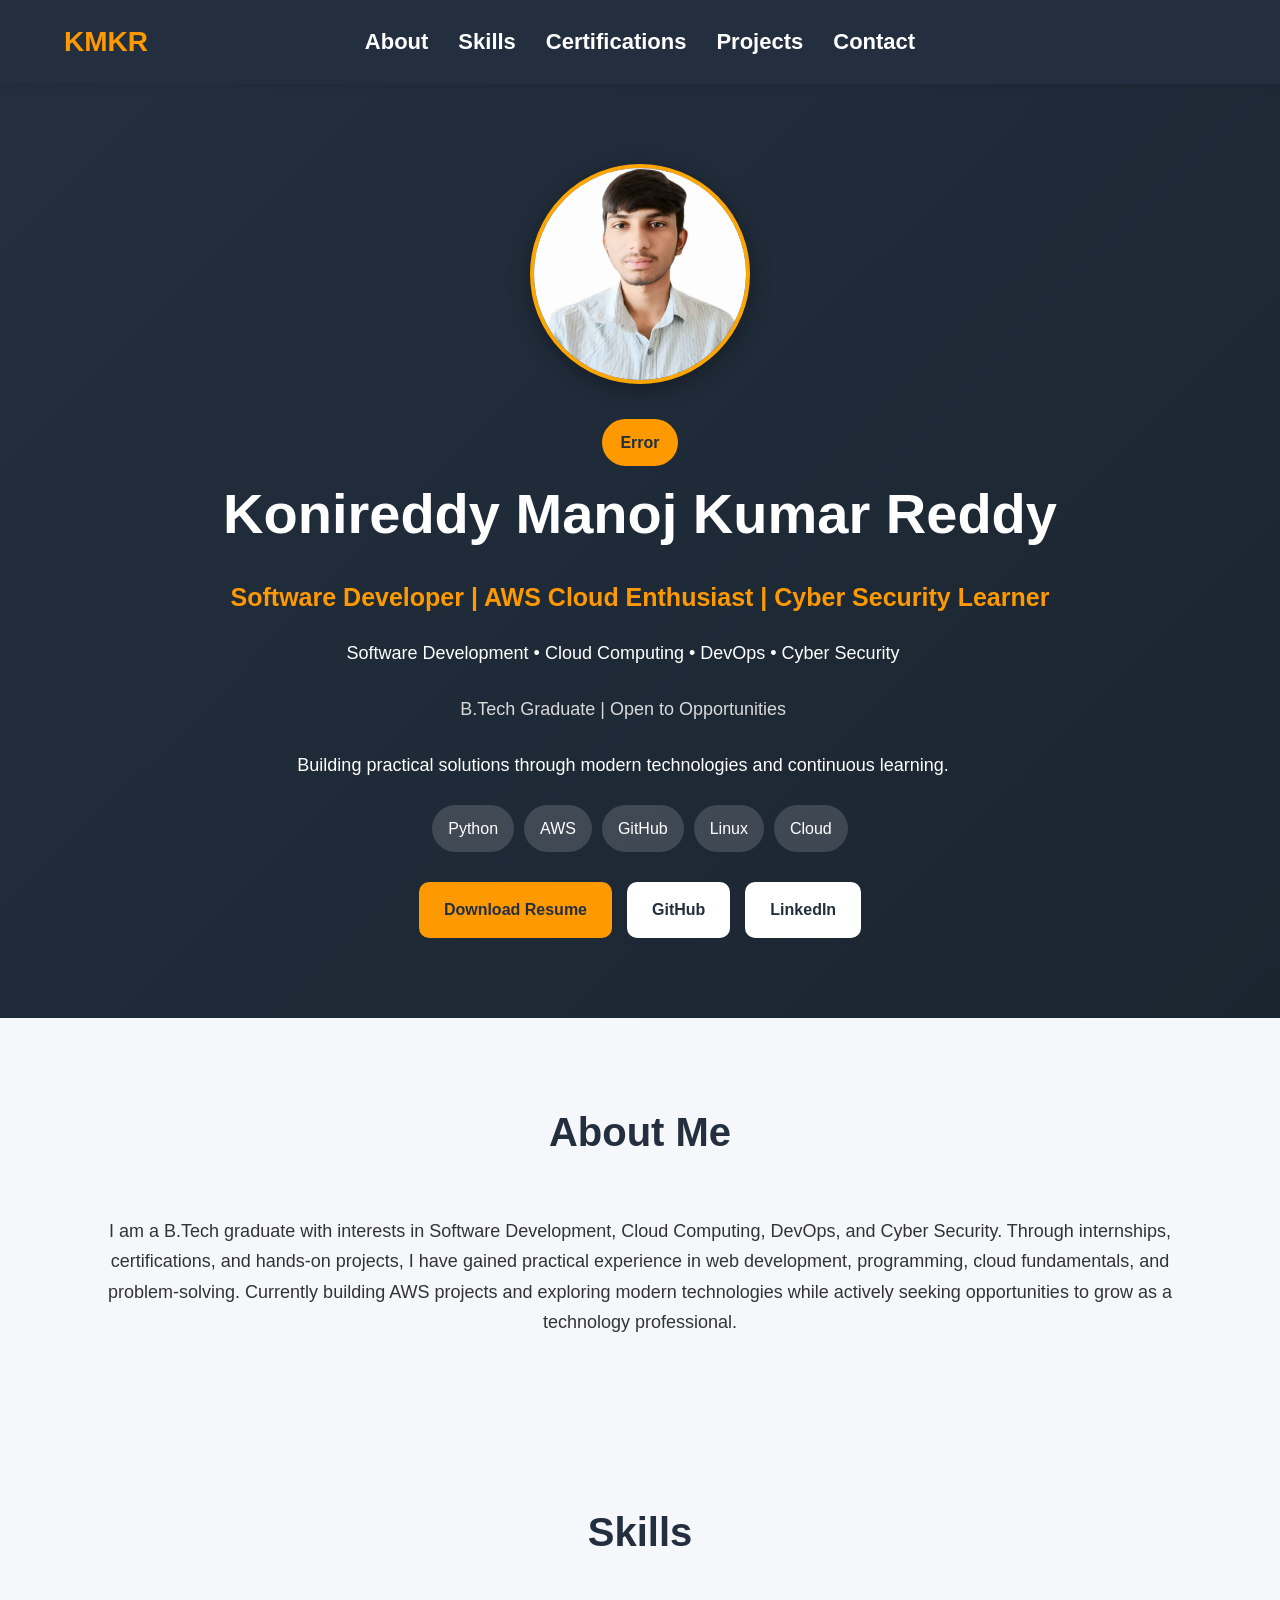
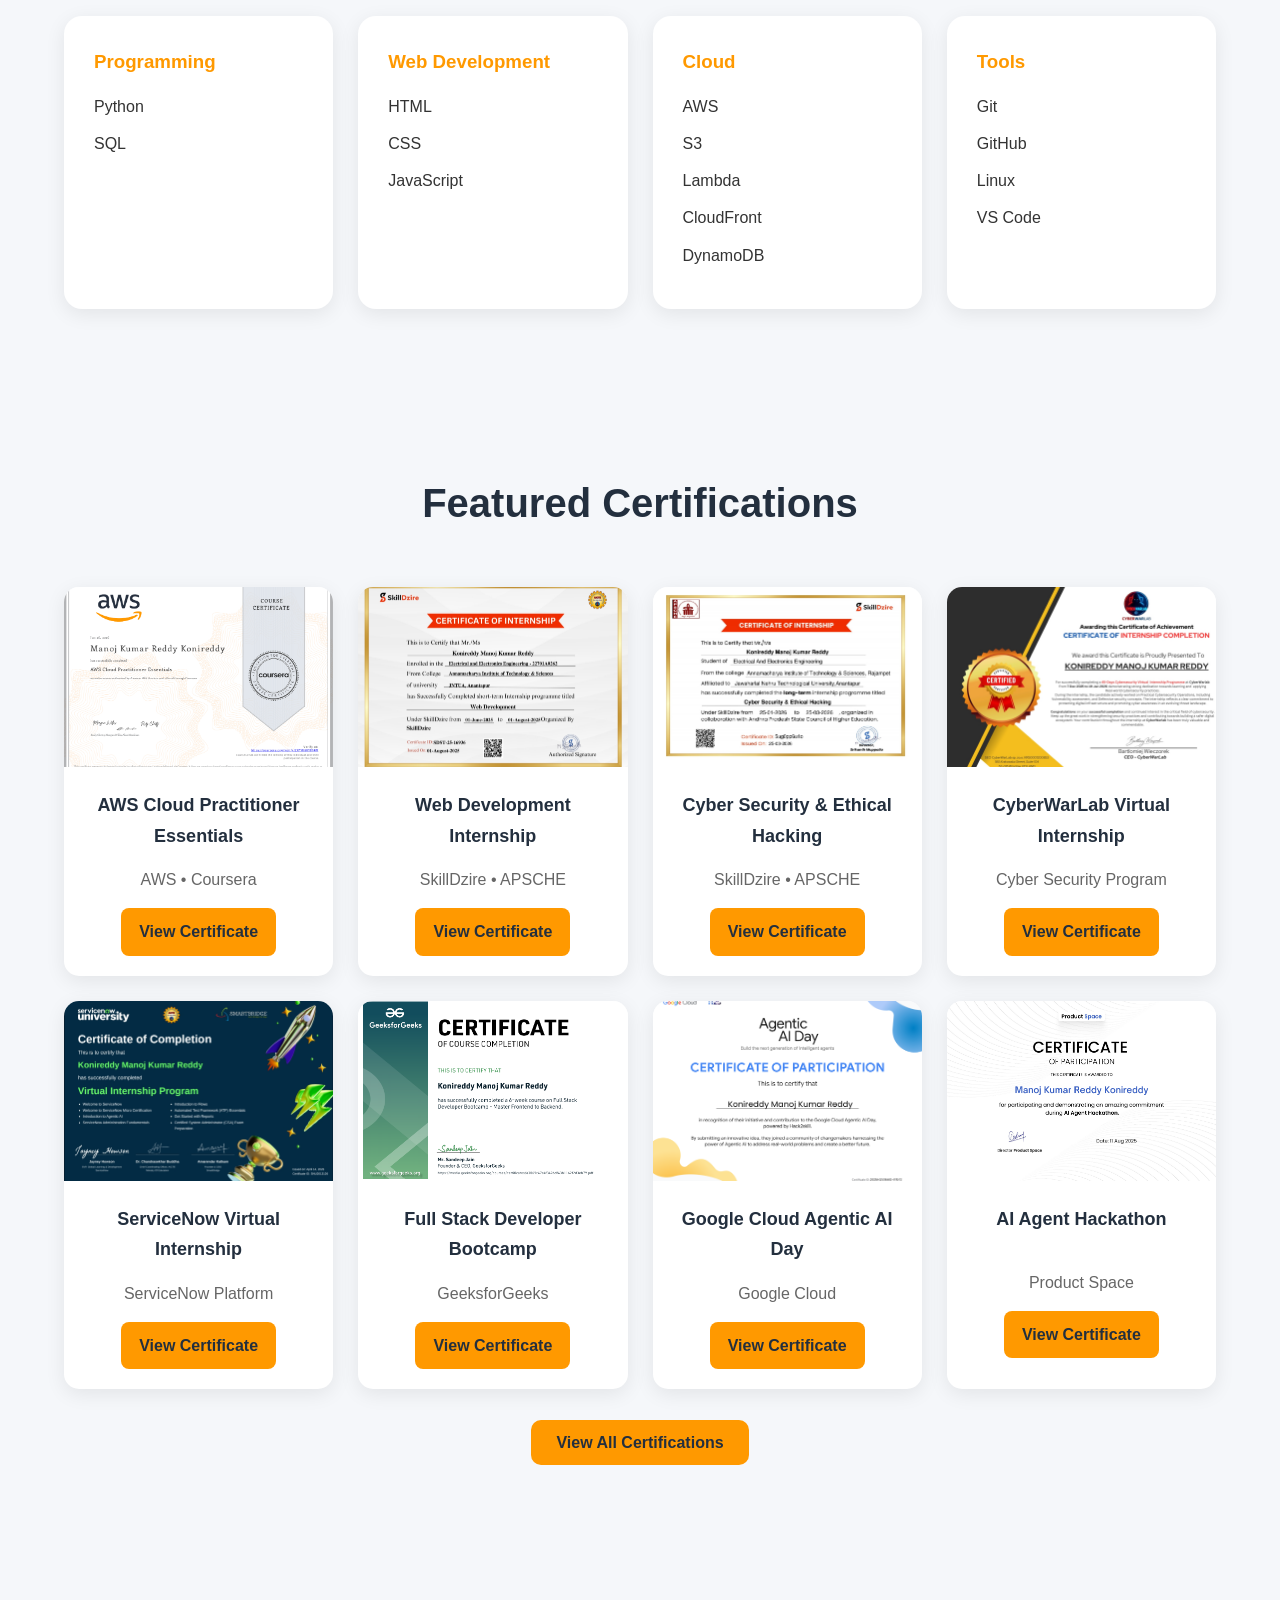
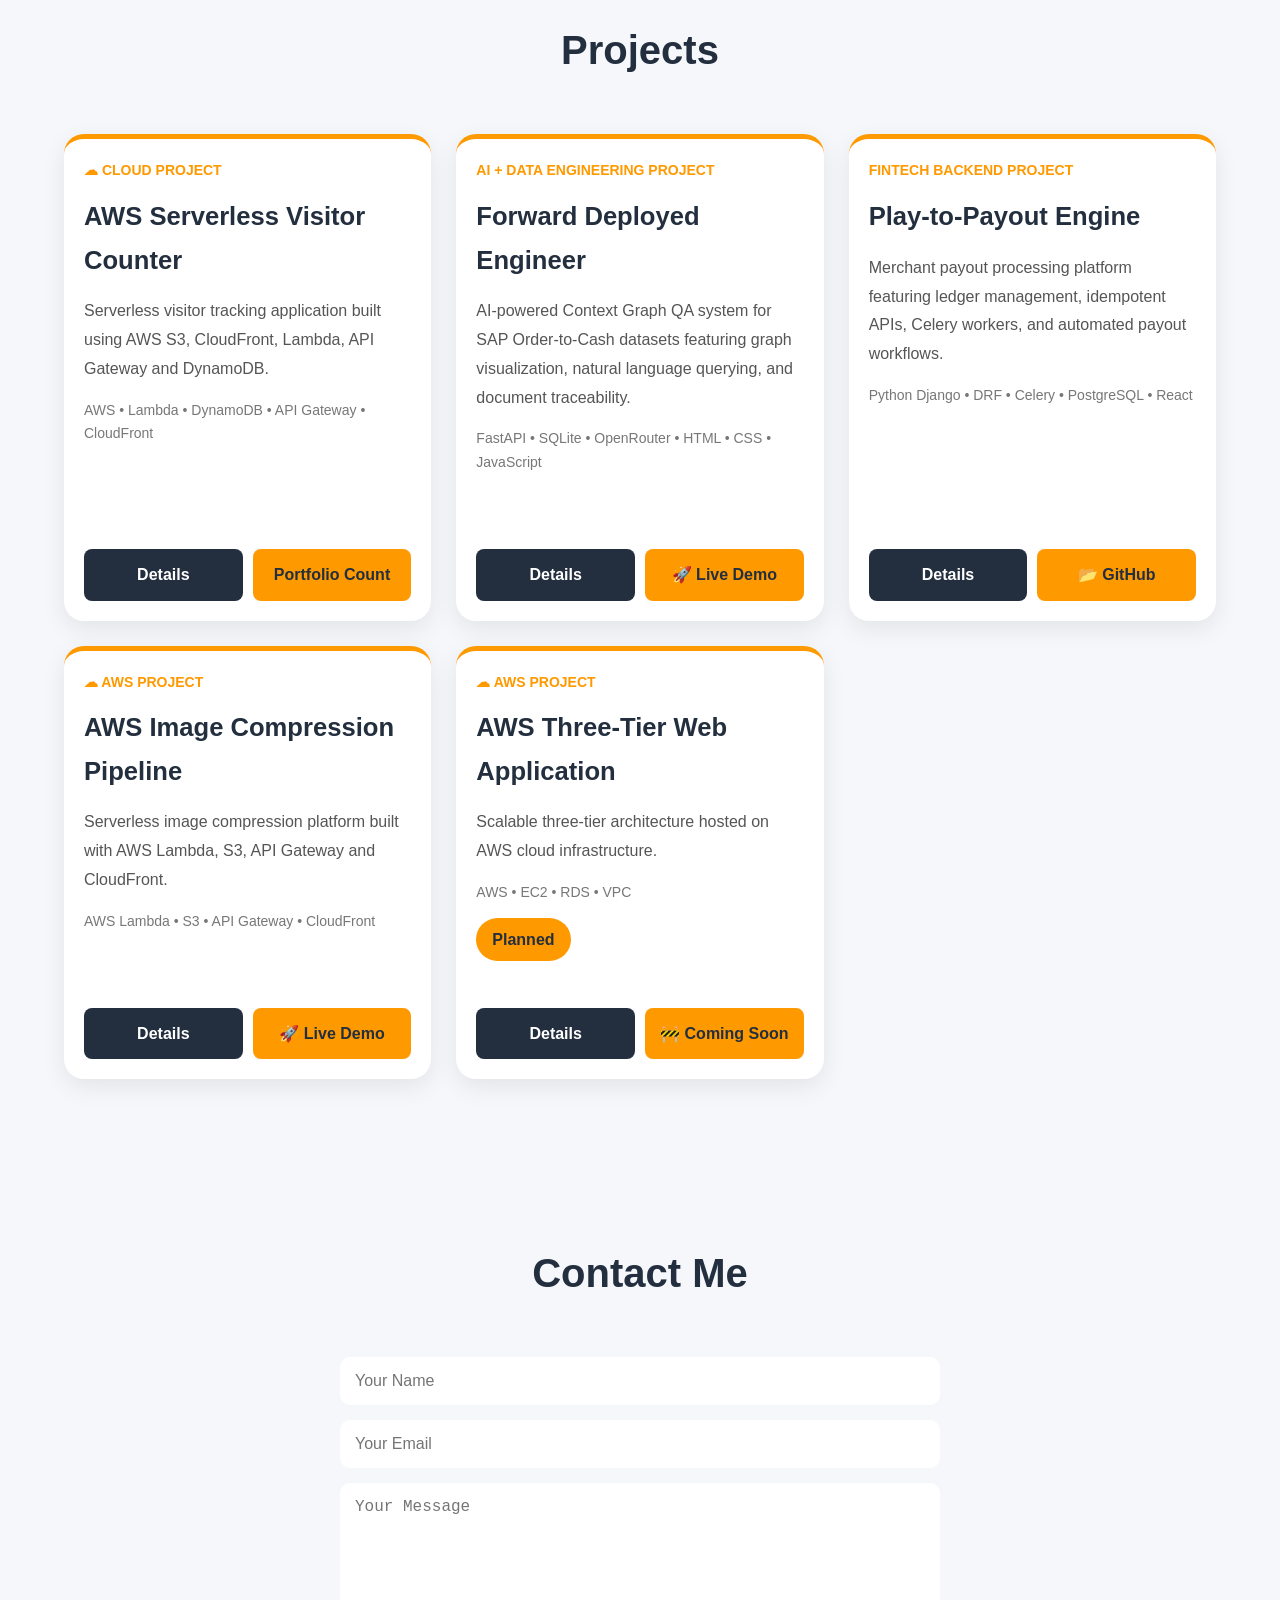
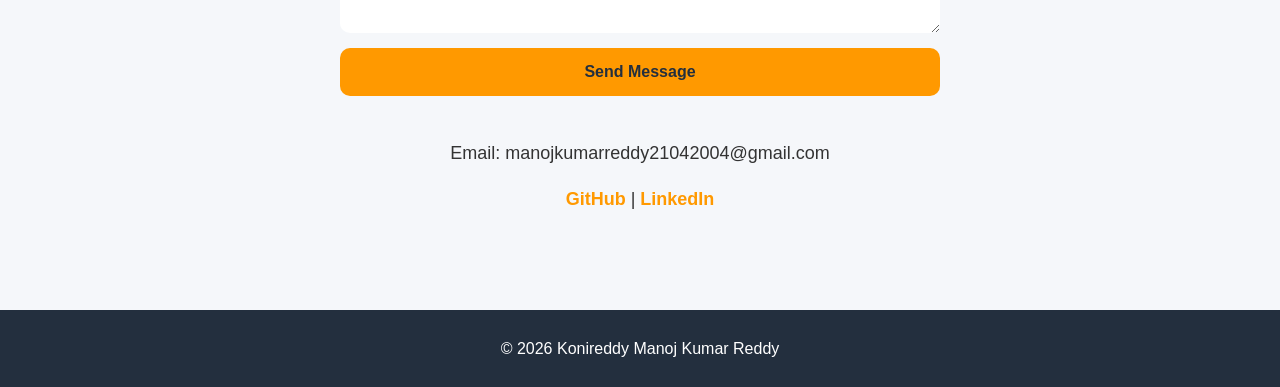
==== commit 7d423172: "Added AWS Image Compression Pipeline project page" ====
--- a/index.html
+++ b/index.html
@@ -427,8 +427,6 @@
 
 <div>
 
-<span class="project-status">Completed</span>
-
 <br><br>
 
 <div class="project-buttons">
@@ -477,8 +475,6 @@
 
 <div>
 
-<span class="project-status">Completed</span>
-
 <br><br>
 
 <div class="project-buttons">
@@ -524,8 +520,6 @@
 
 <div>
 
-<span class="project-status">Completed</span>
-
 <br><br>
 
 <div class="project-buttons">
@@ -555,37 +549,33 @@
 
 <div class="project-type">☁ AWS Project</div>
 
-<h3>AWS Image Processing Pipeline</h3>
-
-<p>
-Automated image processing workflow using
-AWS cloud services.
+<h3>AWS Image Compression Pipeline</h3>
+
+<p>
+Serverless image compression platform built with AWS Lambda, S3, API Gateway and CloudFront.
 </p>
 
 <div class="project-tech">
-AWS • Lambda • S3
-</div>
-
-</div>
-
-<div>
-
-<span class="project-status">
-Building
-</span>
+AWS Lambda • S3 • API Gateway • CloudFront
+</div>
+
+</div>
+
+<div>
 
 <br><br>
 
 <div class="project-buttons">
 
-<a href="projects/image-processing.html"
+<a href="projects/image-compressor.html"
 class="project-btn">
 Details
 </a>
 
-<a href="#"
+<a href="https://d36njv3benvlbt.cloudfront.net/"
+target="_blank"
 class="project-btn live-btn">
-🚧 Coming Soon
+🚀 Live Demo
 </a>
 
 </div>
--- a/style.css
+++ b/style.css
@@ -404,7 +404,7 @@
 .project-card {
     background: white;
 
-    padding: 25px;
+    padding: 20px;
 
     border-radius: 20px;
 
@@ -442,7 +442,7 @@
 .project-card h3 {
     color: #232f3e;
 
-    font-size: 1.8rem;
+    font-size: 1.6rem;
 
     margin-bottom: 15px;
 }
@@ -580,6 +580,25 @@
     line-height:2;
 }
 
+.architecture-image{
+    display:block;
+    max-width:250px;
+    width:100%;
+    height:auto;
+    margin:0 auto;
+    border-radius:12px;
+    box-shadow:0 4px 15px rgba(0,0,0,0.1);
+}
+
+.architecture-section{
+    text-align:center;
+}
+
+.architecture-section p{
+    max-width:900px;
+    margin:20px auto;
+}
+
 .project-overview{
     background:white;
 
@@ -657,6 +676,14 @@
     margin-top:40px;
 }
 
+.project-screenshot{
+    display:block;
+    width:100%;
+    max-width:1000px;
+    margin:25px auto;
+    border-radius:15px;
+    box-shadow:0 5px 20px rgba(0,0,0,0.15);
+}
 /* =========================================
    FOOTER
 ========================================= */
@@ -907,24 +934,43 @@
     }
 
     #nav-links {
-        display: none;
-        position: absolute;
-        top: 70px;
-        left: 0;
-        width: 100%;
-        background: #1e2b3f;
-        flex-direction: column;
-        text-align: center;
-        padding: 20px 0;
-        z-index: 1000;
+        display: none !important;
+
+        position: absolute !important;
+
+        top: 75px !important;
+        right: 15px !important;
+        left: auto !important;
+
+        width: 180px !important;
+        height: auto !important;
+
+        background: #1e2b3f !important;
+
+        border-radius: 12px !important;
+
+        box-shadow: 0 8px 20px rgba(0,0,0,0.3) !important;
+
+        padding: 10px 0 !important;
+
+        z-index: 9999 !important;
     }
 
     #nav-links.active {
-        display: flex;
+        display: block !important;
     }
 
     #nav-links li {
-        margin: 12px 0;
+        display: block;
+        margin: 0;
+        text-align: left;
+    }
+
+    #nav-links li a {
+        display: block;
+        padding: 12px 18px;
+        color: white;
+        font-size: 16px;
     }
 
     .hero {
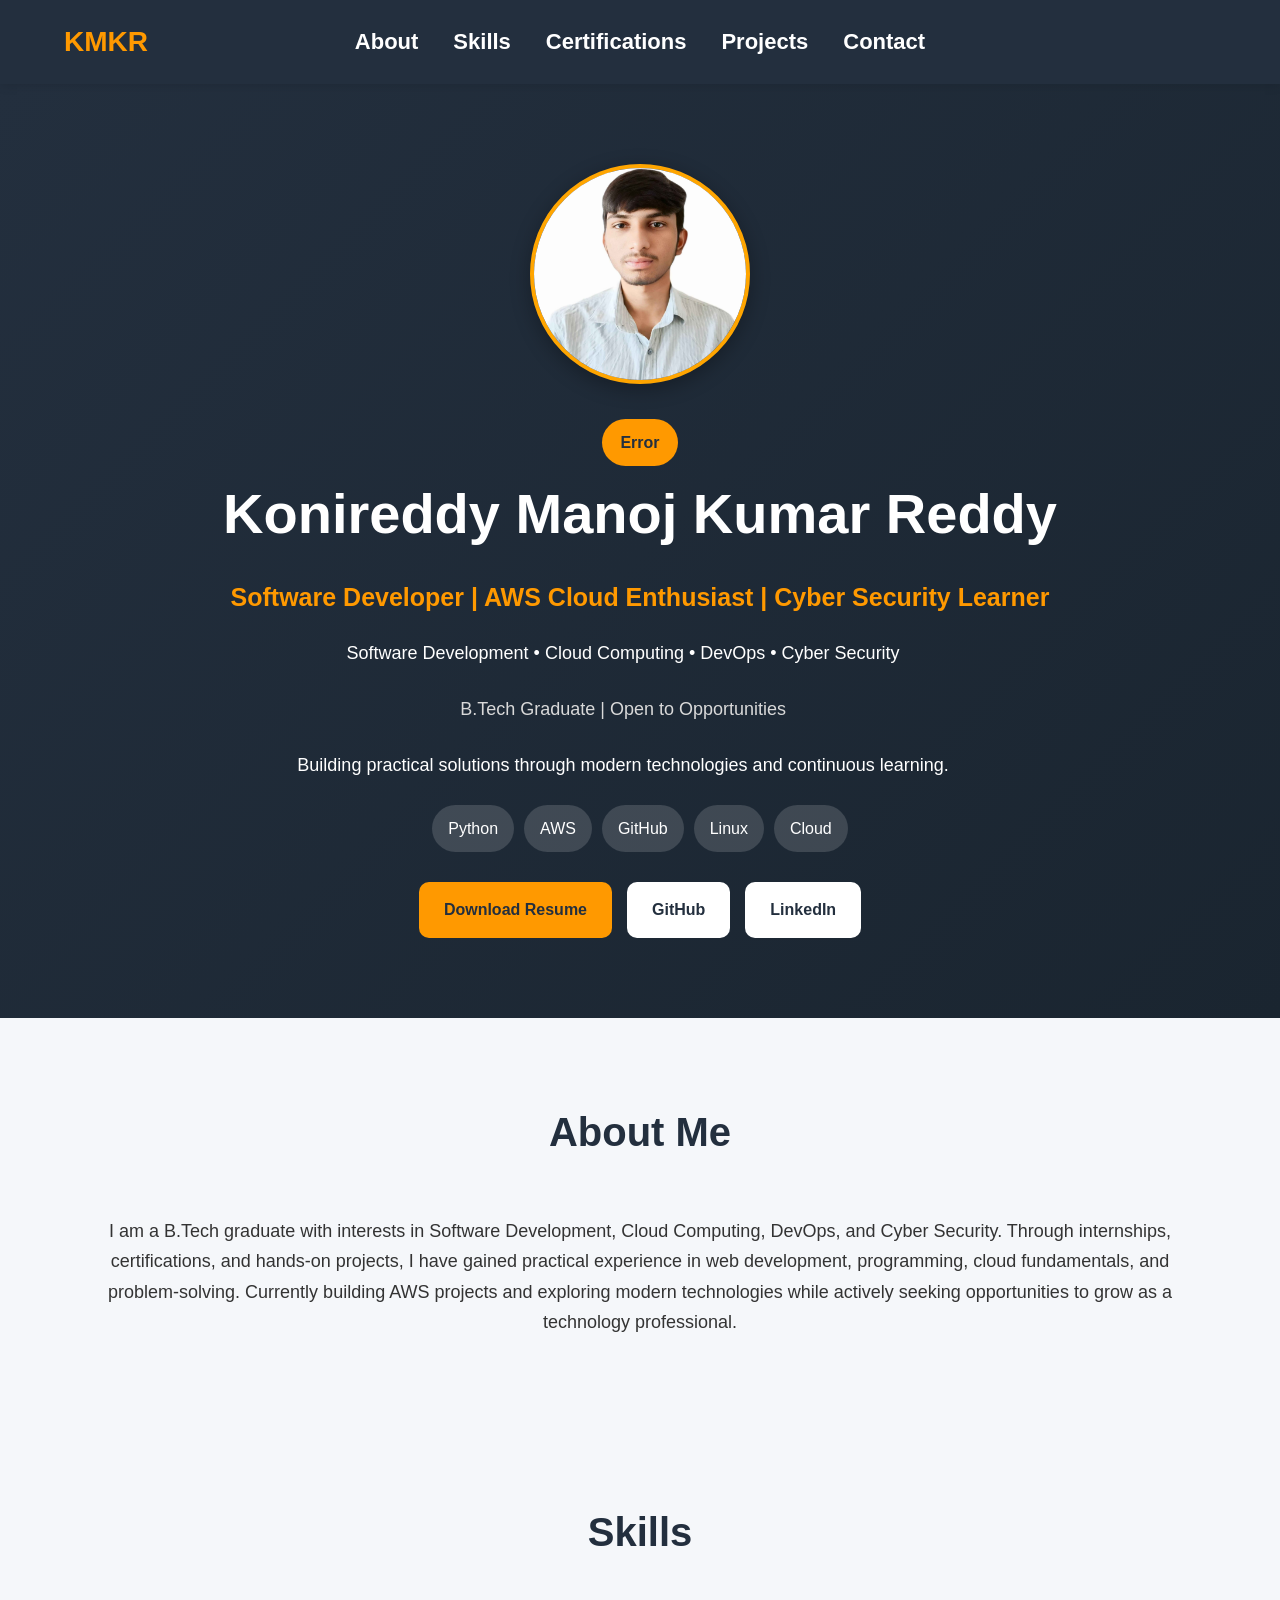
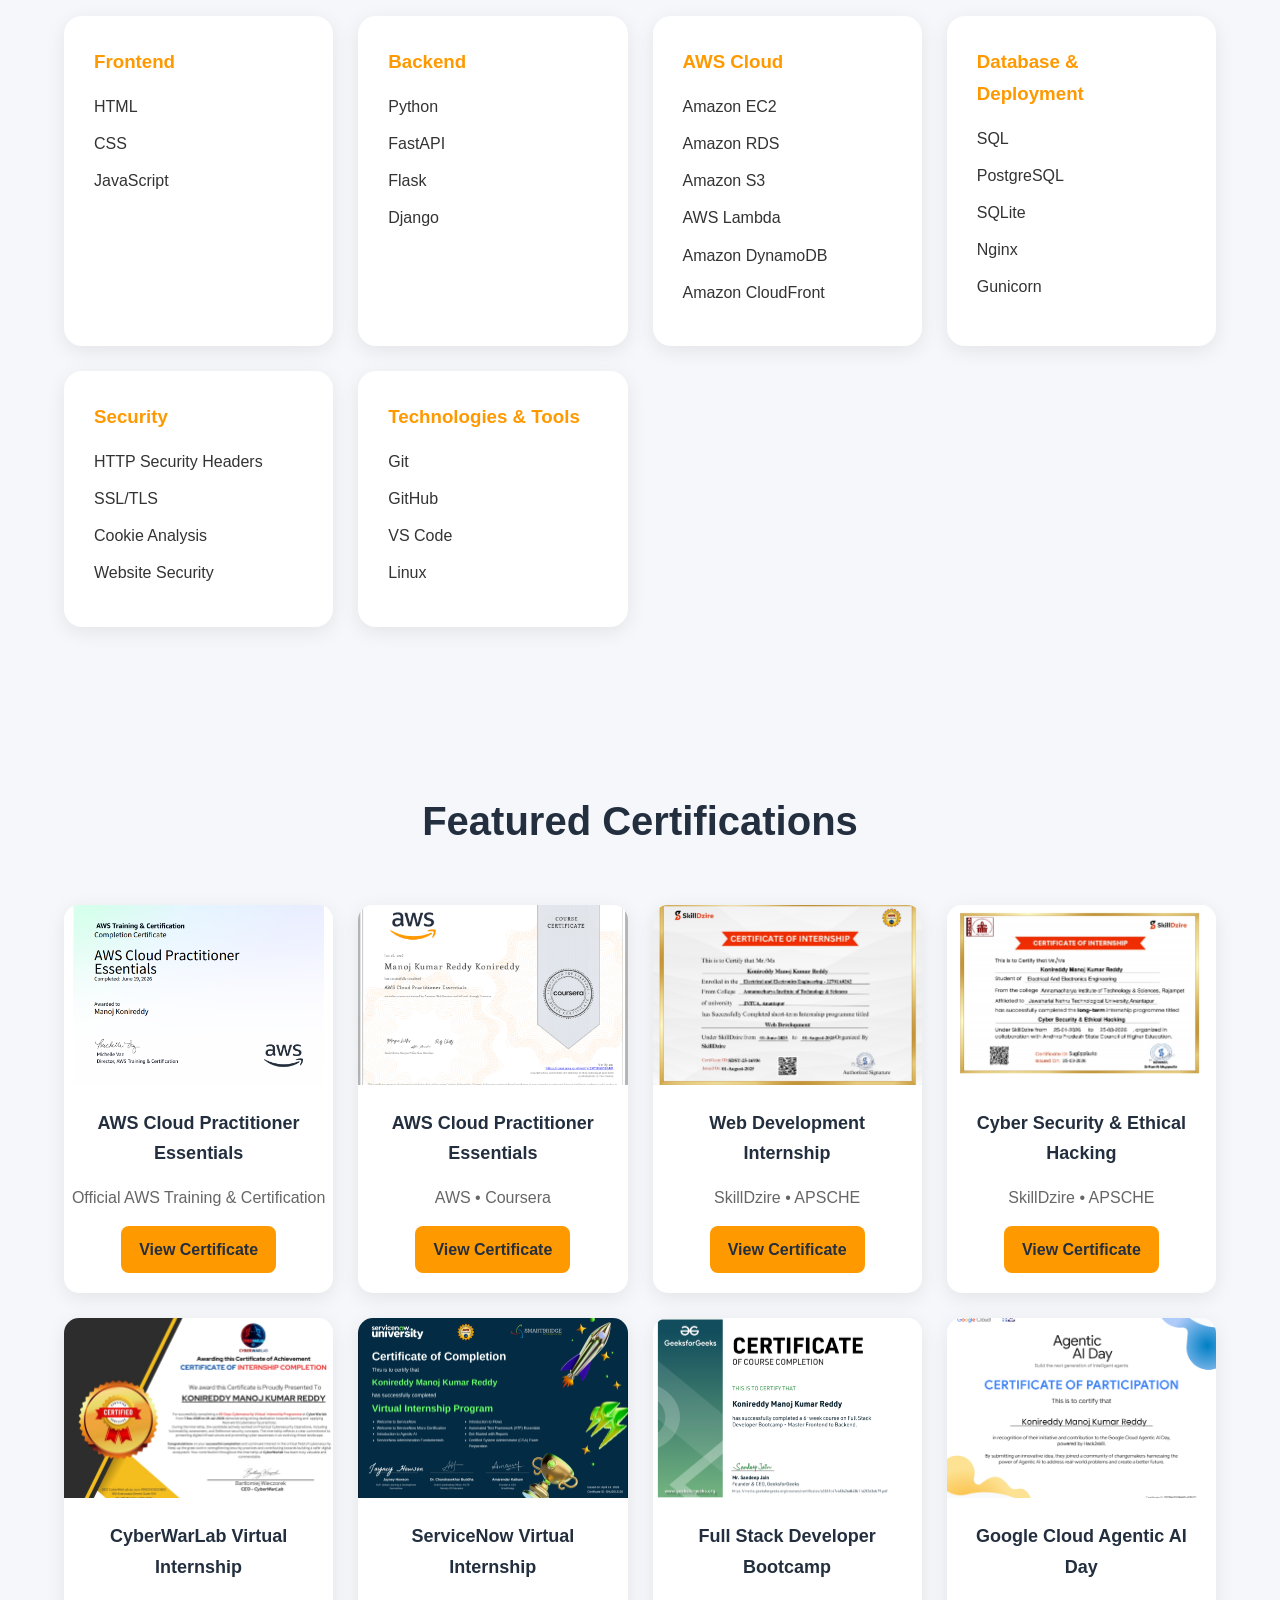
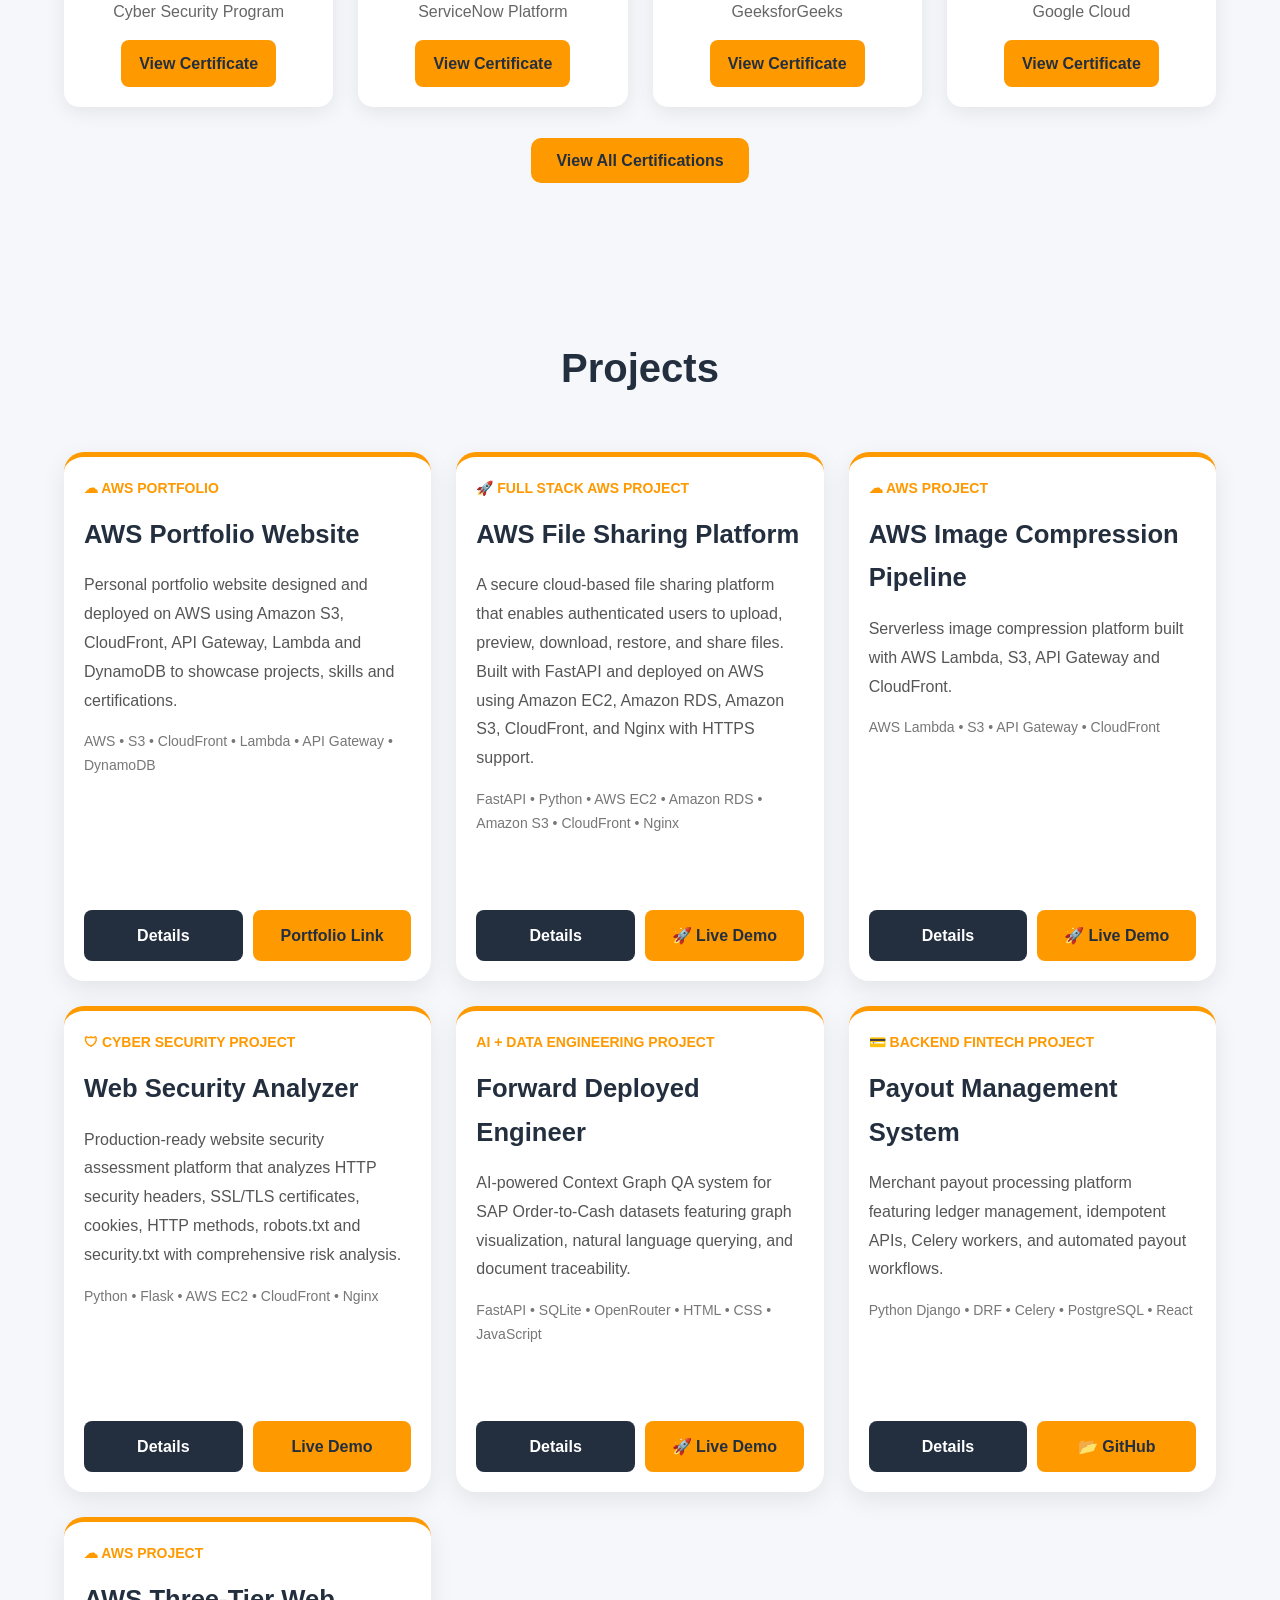
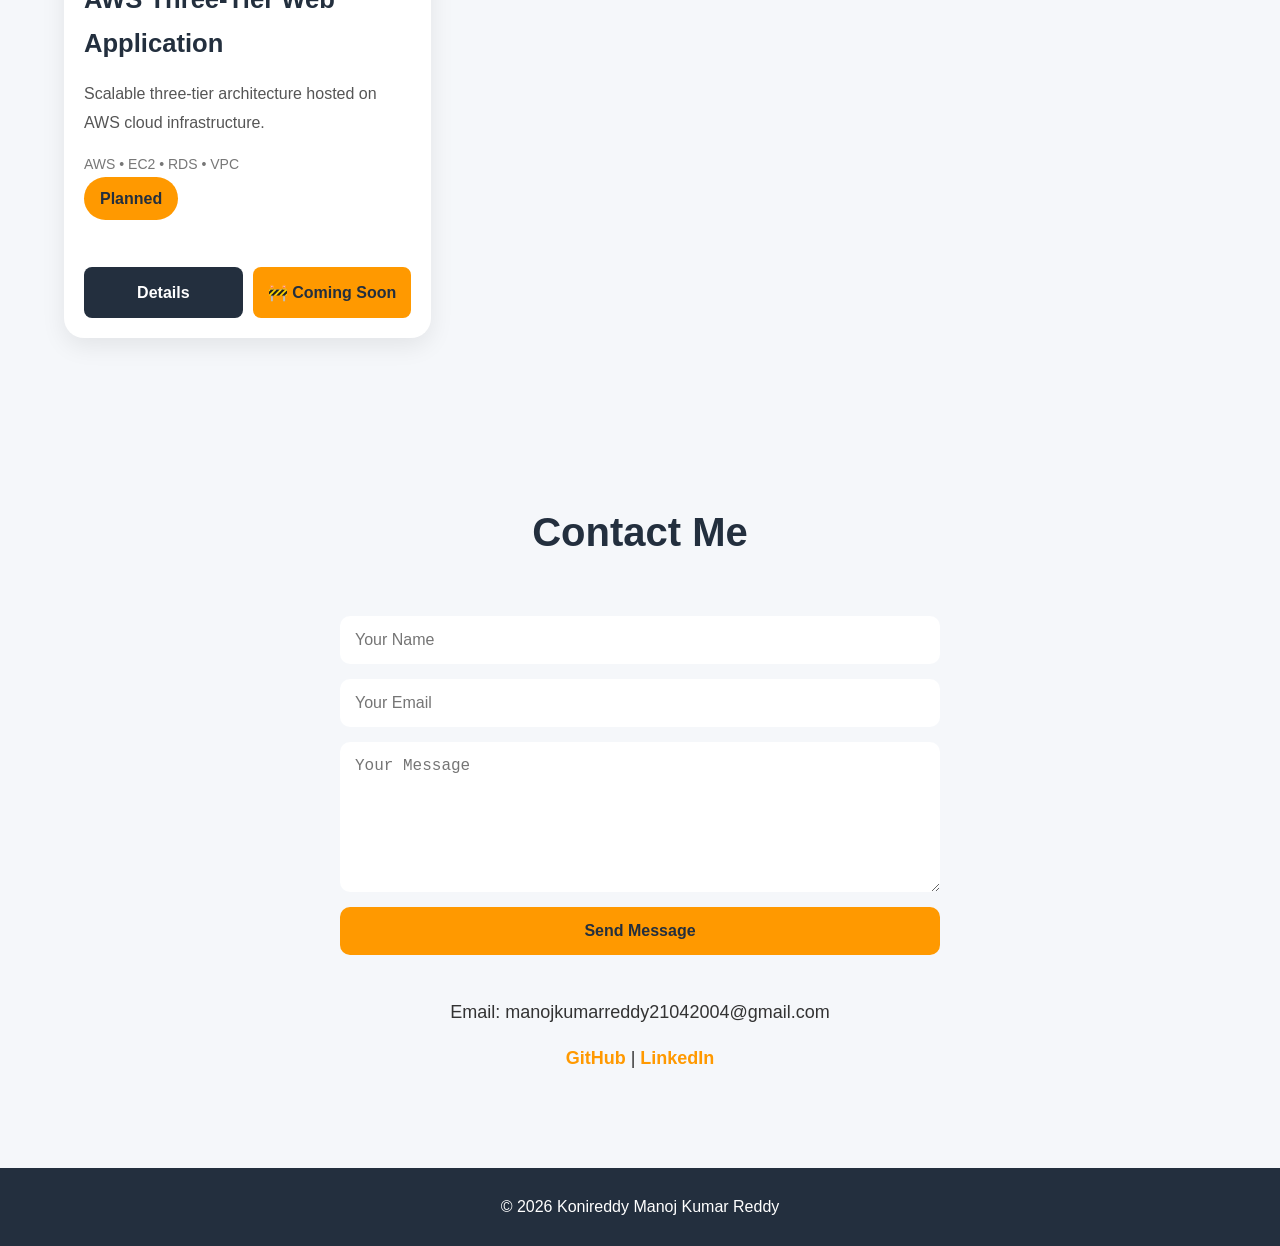
==== commit 0184827a: "Redesign portfolio with new projects, responsive improvements, image gallery, AWS architecture, and " ====
--- a/index.html
+++ b/index.html
@@ -10,26 +10,105 @@
 </head>
 <body>
 
-<nav>
+<!-- =========================
+        DESKTOP NAVBAR
+========================= -->
+
+<nav class="desktop-nav">
 
     <div class="logo">
         KMKR
     </div>
 
-    <div class="menu-toggle" id="menu-toggle">
+    <ul class="desktop-links">
+
+        <li><a href="#about">About</a></li>
+
+        <li><a href="#skills">Skills</a></li>
+
+        <li><a href="#certifications">Certifications</a></li>
+
+        <li><a href="#projects">Projects</a></li>
+
+        <li><a href="#contact">Contact</a></li>
+
+    </ul>
+
+</nav>
+
+
+<!-- =========================
+        MOBILE NAVBAR
+========================= -->
+
+<nav class="mobile-nav">
+
+    <div class="logo">
+
+        KMKR
+
+    </div>
+
+    <button class="menu-btn" id="menuBtn">
+
         ☰
+
+    </button>
+
+</nav>
+
+
+<!-- =========================
+        MOBILE DRAWER
+========================= -->
+
+<div class="mobile-overlay" id="mobileOverlay"></div>
+
+<div class="mobile-drawer" id="mobileDrawer">
+
+    <div class="drawer-header">
+
+        <h2>
+
+            Menu
+
+        </h2>
+
+        <button id="closeDrawer">
+
+            ✕
+
+        </button>
+
     </div>
 
-    <ul id="nav-links">
-        <li><a href="#about">About</a></li>
-        <li><a href="#skills">Skills</a></li>
-        <li><a href="#certifications">Certifications</a></li>
-        <li><a href="#projects">Projects</a></li>
-        <li><a href="#contact">Contact</a></li>
-    </ul>
-
-
-</nav>
+    <a href="#about">About</a>
+
+    <a href="#skills">Skills</a>
+
+    <a href="#certifications">Certifications</a>
+
+    <a href="#projects">Projects</a>
+
+    <a href="#contact">Contact</a>
+
+    <hr>
+
+    <a href="https://github.com/manoj-konireddy"
+       target="_blank">
+
+        GitHub
+
+    </a>
+
+    <a href="https://www.linkedin.com/in/manoj-konireddy/"
+       target="_blank">
+
+        LinkedIn
+
+    </a>
+
+</div>
 
 <section class="hero">
 
@@ -131,47 +210,85 @@
 
 <div class="skills-grid">
 
-<div class="card">
-
-<h3>Programming</h3>
-
-<p>Python</p>
-<p>SQL</p>
-
-</div>
-
-<div class="card">
-
-<h3>Web Development</h3>
-
-<p>HTML</p>
-<p>CSS</p>
-<p>JavaScript</p>
-
-</div>
-
-<div class="card">
-
-<h3>Cloud</h3>
-
-<p>AWS</p>
-<p>S3</p>
-<p>Lambda</p>
-<p>CloudFront</p>
-<p>DynamoDB</p>
-
-</div>
-
-<div class="card">
-
-<h3>Tools</h3>
-
-<p>Git</p>
-<p>GitHub</p>
-<p>Linux</p>
-<p>VS Code</p>
-
-</div>
+    <!-- Frontend -->
+
+    <div class="card">
+
+        <h3>Frontend</h3>
+
+        <p>HTML</p>
+        <p>CSS</p>
+        <p>JavaScript</p>
+
+    </div>
+
+    <!-- Backend -->
+
+    <div class="card">
+
+        <h3>Backend</h3>
+
+        <p>Python</p>
+        <p>FastAPI</p>
+        <p>Flask</p>
+        <p>Django</p>
+
+    </div>
+
+    <!-- AWS Cloud -->
+
+    <div class="card">
+
+        <h3>AWS Cloud</h3>
+
+        <p>Amazon EC2</p>
+        <p>Amazon RDS</p>
+        <p>Amazon S3</p>
+        <p>AWS Lambda</p>
+        <p>Amazon DynamoDB</p>
+        <p>Amazon CloudFront</p>
+
+    </div>
+
+    <!-- Database & Deployment -->
+
+    <div class="card">
+
+        <h3>Database & Deployment</h3>
+
+        <p>SQL</p>
+        <p>PostgreSQL</p>
+        <p>SQLite</p>
+        <p>Nginx</p>
+        <p>Gunicorn</p>
+
+    </div>
+
+    <!-- Security -->
+
+    <div class="card">
+
+        <h3>Security</h3>
+
+        <p>HTTP Security Headers</p>
+        <p>SSL/TLS</p>
+        <p>Cookie Analysis</p>
+        <p>Website Security</p>
+
+    </div>
+
+    <!-- Tools -->
+
+    <div class="card">
+
+        <h3>Technologies & Tools</h3>
+
+        <p>Git</p>
+        <p>GitHub</p>
+        <p>VS Code</p>
+        <p>Linux</p>
+
+    </div>
 
 </div>
 
@@ -183,11 +300,11 @@
 
 <div class="cert-grid">
 
-<!-- AWS -->
+<!-- AWS Training & Certification -->
 
 <div class="cert-card">
 
-<img src="images/aws-cloud.png"
+<img src="images/aws-cloud-training.png"
 alt="AWS Cloud Practitioner">
 
 <h3>
@@ -195,6 +312,31 @@
 </h3>
 
 <p>
+Official AWS Training & Certification
+</p>
+
+<a href="images/aws-cloud-training.png"
+target="_blank"
+class="cert-btn">
+
+View Certificate
+
+</a>
+
+</div>
+
+<!-- AWS -->
+
+<div class="cert-card">
+
+<img src="images/aws-cloud.png"
+alt="AWS Cloud Practitioner">
+
+<h3>
+AWS Cloud Practitioner Essentials
+</h3>
+
+<p>
 AWS • Coursera
 </p>
 
@@ -358,31 +500,6 @@
 
 </div>
 
-<!-- AI Agent Hackathon -->
-
-<div class="cert-card">
-
-<img src="images/ai-agent.png"
-alt="AI Agent Hackathon">
-
-<h3>
-AI Agent Hackathon
-</h3>
-
-<p>
-Product Space
-</p>
-
-<a href="images/ai-agent.png"
-target="_blank"
-class="cert-btn">
-
-View Certificate
-
-</a>
-
-</div>
-
 </div>
 
 <div style="text-align:center; margin-top:40px;">
@@ -404,23 +521,24 @@
 
 <div class="project-grid">
 
-<!-- Project 1 -->
+<!-- Project 3 -->
 
 <div class="project-card">
 
 <div>
 
-<div class="project-type">☁ Cloud Project</div>
-
-<h3>AWS Serverless Visitor Counter</h3>
-
-<p>
-Serverless visitor tracking application built using
-AWS S3, CloudFront, Lambda, API Gateway and DynamoDB.
+<div class="project-type">☁ AWS Portfolio</div>
+
+<h3>AWS Portfolio Website</h3>
+
+<p>
+Personal portfolio website designed and deployed on AWS using
+Amazon S3, CloudFront, API Gateway, Lambda and DynamoDB to
+showcase projects, skills and certifications.
 </p>
 
 <div class="project-tech">
-AWS • Lambda • DynamoDB • API Gateway • CloudFront
+AWS • S3 • CloudFront • Lambda • API Gateway • DynamoDB
 </div>
 
 </div>
@@ -431,7 +549,7 @@
 
 <div class="project-buttons">
 
-<a href="projects/visitor-counter.html"
+<a href="projects/portfolio-website.html"
 class="project-btn">
 Details
 </a>
@@ -440,7 +558,7 @@
 target="_blank"
 class="project-btn live-btn">
 
-Portfolio Count
+Portfolio Link
 
 </a>
 
@@ -451,6 +569,143 @@
 </div>
 
 <!-- Project 2 -->
+
+<div class="project-card">
+
+<div>
+
+<div class="project-type">
+🚀 Full Stack AWS Project
+</div>
+
+<h3>AWS File Sharing Platform</h3>
+
+<p>
+A secure cloud-based file sharing platform that enables authenticated users to upload, preview, download, restore, and share files. 
+Built with FastAPI and deployed on AWS using Amazon EC2, Amazon RDS, Amazon S3, CloudFront, and Nginx with HTTPS support.
+</p>
+
+<div class="project-tech">
+FastAPI • Python • AWS EC2 • Amazon RDS • Amazon S3 • CloudFront • Nginx
+</div>
+
+</div>
+
+<div>
+
+<br><br>
+
+<div class="project-buttons">
+
+<a href="projects/aws-file-sharing-platform.html"
+class="project-btn">
+Details
+</a>
+
+<a href="https://dz2uxbjrzh7nu.cloudfront.net"
+target="_blank"
+class="project-btn live-btn">
+🚀 Live Demo
+</a>
+
+</div>
+
+</div>
+
+</div>
+
+
+<!-- Project 3 -->
+
+<div class="project-card">
+
+<div>
+
+<div class="project-type">☁ AWS Project</div>
+
+<h3>AWS Image Compression Pipeline</h3>
+
+<p>
+Serverless image compression platform built with AWS Lambda, S3, API Gateway and CloudFront.
+</p>
+
+<div class="project-tech">
+AWS Lambda • S3 • API Gateway • CloudFront
+</div>
+
+</div>
+
+<div>
+
+<br><br>
+
+<div class="project-buttons">
+
+<a href="projects/image-compressor.html"
+class="project-btn">
+Details
+</a>
+
+<a href="https://d36njv3benvlbt.cloudfront.net/"
+target="_blank"
+class="project-btn live-btn">
+🚀 Live Demo
+</a>
+
+</div>
+
+</div>
+
+</div>
+
+<!-- Project 4 -->
+
+<div class="project-card">
+
+<div>
+
+<div class="project-type">🛡 Cyber Security Project</div>
+
+<h3>Web Security Analyzer</h3>
+
+<p>
+Production-ready website security assessment platform that analyzes
+HTTP security headers, SSL/TLS certificates, cookies, HTTP methods,
+robots.txt and security.txt with comprehensive risk analysis.
+</p>
+
+<div class="project-tech">
+Python • Flask • AWS EC2 • CloudFront • Nginx
+</div>
+
+</div>
+
+<div>
+
+<br><br>
+
+<div class="project-buttons">
+
+<a href="projects/web-security-analyzer.html"
+class="project-btn">
+Details
+</a>
+
+<a href="https://d1jbr2kt5i8apn.cloudfront.net"
+target="_blank"
+class="project-btn live-btn">
+
+Live Demo
+
+</a>
+
+</div>
+
+</div>
+
+</div>
+
+<!-- Project 4 -->
 
 <div class="project-card">
 
@@ -496,15 +751,15 @@
 
 </div>
 
-<!-- Project 3 -->
+<!-- Project 5 -->
 
 <div class="project-card">
 
 <div>
 
-<div class="project-type">FinTech Backend Project</div>
-
-<h3>Play-to-Payout Engine</h3>
+<div class="project-type">💳 Backend FinTech Project</div>
+
+<h3>Payout Management System</h3>
 
 <p>
 Merchant payout processing platform featuring
@@ -541,50 +796,8 @@
 
 </div>
 
-<!-- Project 4 -->
-
-<div class="project-card">
-
-<div>
-
-<div class="project-type">☁ AWS Project</div>
-
-<h3>AWS Image Compression Pipeline</h3>
-
-<p>
-Serverless image compression platform built with AWS Lambda, S3, API Gateway and CloudFront.
-</p>
-
-<div class="project-tech">
-AWS Lambda • S3 • API Gateway • CloudFront
-</div>
-
-</div>
-
-<div>
-
-<br><br>
-
-<div class="project-buttons">
-
-<a href="projects/image-compressor.html"
-class="project-btn">
-Details
-</a>
-
-<a href="https://d36njv3benvlbt.cloudfront.net/"
-target="_blank"
-class="project-btn live-btn">
-🚀 Live Demo
-</a>
-
-</div>
-
-</div>
-
-</div>
-
-<!-- Project 5 -->
+
+<!-- Project 6 -->
 
 <div class="project-card">
 
@@ -737,15 +950,56 @@
 
 <script>
 
-const menuToggle =
-document.getElementById("menu-toggle");
-
-const navLinks =
-document.getElementById("nav-links");
-
-menuToggle.addEventListener("click", () => {
-
-    navLinks.classList.toggle("active");
+const menuBtn = document.getElementById("menuBtn");
+
+const drawer = document.getElementById("mobileDrawer");
+
+const overlay = document.getElementById("mobileOverlay");
+
+const closeDrawer = document.getElementById("closeDrawer");
+
+
+// Open Drawer
+
+menuBtn.addEventListener("click", () => {
+
+    drawer.classList.add("open");
+
+    overlay.classList.add("show");
+
+    document.body.style.overflow = "hidden";
+
+});
+
+
+// Close Drawer
+
+function hideDrawer(){
+
+    drawer.classList.remove("open");
+
+    overlay.classList.remove("show");
+
+    document.body.style.overflow = "";
+
+}
+
+
+// Close Button
+
+closeDrawer.addEventListener("click", hideDrawer);
+
+
+// Click Outside
+
+overlay.addEventListener("click", hideDrawer);
+
+
+// Close After Clicking Menu Link
+
+document.querySelectorAll(".mobile-drawer a").forEach(link=>{
+
+    link.addEventListener("click", hideDrawer);
 
 });
 
--- a/style.css
+++ b/style.css
@@ -93,7 +93,7 @@
     min-height:75vh;
     background:linear-gradient(135deg,#232f3e,#1a2530);
     color:white;
-    padding:80px 20px;
+    padding:px 20px;
 }
 
 .hero h1{
@@ -1088,4 +1088,940 @@
     font-size:16px;
     font-weight:bold;
     color:#ff9900;
+}
+
+.architecture-image-large{
+    display:block;
+    width:100%;
+    max-width:1200px;
+    height:auto;
+    margin:30px auto;
+    border-radius:12px;
+}
+
+/* ==========================================
+   DESKTOP NAVIGATION
+========================================== */
+
+.desktop-nav{
+
+    display:flex;
+
+    justify-content:space-between;
+
+    align-items:center;
+
+}
+
+.desktop-links{
+
+    display:flex;
+
+    gap:35px;
+
+    list-style:none;
+
+}
+
+.desktop-links a{
+
+    text-decoration:none;
+
+}
+
+
+/* ==========================================
+   MOBILE NAVIGATION
+========================================== */
+
+.mobile-nav{
+
+    display:none;
+
+    justify-content:space-between;
+
+    align-items:center;
+
+    padding:02px 10px;
+
+    position:fixed;
+
+    top:0;
+
+    left:0;
+
+    width:100%;
+
+    background:#1f2b3a;
+
+    z-index:9999;
+
+    box-shadow:0 3px 12px rgba(0,0,0,.08);
+
+}
+
+.menu-btn{
+
+color:white;
+
+font-size:2rem;
+
+background:none;
+
+border:none;
+
+cursor:pointer;
+
+}
+
+
+/* ==========================================
+   MOBILE DRAWER
+========================================== */
+
+.mobile-drawer{
+
+    position:fixed;
+
+    top:0;
+
+    right:-320px;
+
+    width:300px;
+
+    height:100vh;
+
+    background:#1f2b3a;
+
+    color:#fff;
+
+    box-shadow:-5px 0 20px rgba(0,0,0,.15);
+
+    transition:.35s;
+
+    z-index:10001;
+
+    padding:30px;
+
+    overflow-y:auto;
+
+}
+
+.mobile-drawer.open{
+
+    right:0;
+
+}
+
+.drawer-header{
+
+    display:flex;
+
+    justify-content:space-between;
+
+    align-items:center;
+
+    margin-bottom:35px;
+
+    color:#ffffff;
+
+}
+
+.drawer-header button{
+
+    font-size:1.8rem;
+
+    border:none;
+
+    background:none;
+
+    cursor:pointer;
+
+    color:#ffffff;
+
+}
+
+.mobile-drawer a{
+
+    display:block;
+
+    padding:18px 0;
+
+    color:#ffffff;
+
+    text-decoration:none;
+
+    font-size:18px;
+
+    font-weight:500;
+
+    border-bottom:1px solid rgba(255,255,255,.08);
+
+    transition:.3s;
+
+}
+
+.mobile-drawer a:hover{
+
+    color:#ff9f1c;
+
+    padding-left:10px;
+
+}
+
+.mobile-overlay{
+
+    position:fixed;
+
+    inset:0;
+
+    background:rgba(0,0,0,.45);
+
+    opacity:0;
+
+    visibility:hidden;
+
+    transition:.3s;
+
+    z-index:10000;
+
+}
+
+.mobile-overlay.show{
+
+    opacity:1;
+
+    visibility:visible;
+
+}
+
+
+/* ==========================================
+   RESPONSIVE
+========================================== */
+
+@media(max-width:768px){
+
+.desktop-nav{
+
+    display:none;
+
+}
+
+.mobile-nav{
+
+    display:flex;
+
+}
+
+}
+
+@media(min-width:769px){
+
+.mobile-nav{
+
+    display:none;
+
+}
+
+.mobile-drawer{
+
+    display:none;
+
+}
+
+.mobile-overlay{
+
+    display:none;
+
+}
+
+}
+
+/* =====================================================
+   WEB SECURITY ANALYZER
+===================================================== */
+
+.security-highlights{
+
+display:grid;
+
+grid-template-columns:repeat(auto-fit,minmax(240px,1fr));
+
+gap:25px;
+
+margin-top:35px;
+
+}
+
+.security-card{
+
+background:#fff;
+
+padding:30px;
+
+border-radius:15px;
+
+box-shadow:0 10px 25px rgba(0,0,0,.08);
+
+transition:.35s;
+
+text-align:center;
+
+border-top:5px solid #ff9f1c;
+
+}
+
+.security-card:hover{
+
+transform:translateY(-8px);
+
+box-shadow:0 20px 40px rgba(0,0,0,.15);
+
+}
+
+.security-icon{
+
+font-size:45px;
+
+margin-bottom:15px;
+
+}
+
+.security-card h3{
+
+margin-bottom:15px;
+
+color:#1f2b3a;
+
+}
+
+.security-card p{
+
+color:#555;
+
+line-height:1.7;
+
+}
+
+/* ======================================= */
+
+.scan-grid{
+
+display:grid;
+
+grid-template-columns:repeat(auto-fit,minmax(260px,1fr));
+
+gap:25px;
+
+margin-top:35px;
+
+}
+
+.scan-card{
+
+background:#fff;
+
+padding:25px;
+
+border-radius:15px;
+
+box-shadow:0 8px 20px rgba(0,0,0,.08);
+
+transition:.3s;
+
+border-left:5px solid #ff9f1c;
+
+}
+
+.scan-card:hover{
+
+transform:translateY(-6px);
+
+box-shadow:0 18px 35px rgba(0,0,0,.15);
+
+}
+
+.scan-card h3{
+
+margin-bottom:15px;
+
+color:#1f2b3a;
+
+}
+
+.scan-card p{
+
+line-height:1.7;
+
+color:#555;
+
+}
+
+/* ======================================= */
+
+.tech-stack-grid{
+
+display:grid;
+
+grid-template-columns:repeat(auto-fit,minmax(220px,1fr));
+
+gap:25px;
+
+margin-top:35px;
+
+}
+
+.tech-category{
+
+background:#fff;
+
+padding:25px;
+
+border-radius:15px;
+
+box-shadow:0 8px 20px rgba(0,0,0,.08);
+
+transition:.3s;
+
+}
+
+.tech-category:hover{
+
+transform:translateY(-6px);
+
+}
+
+.tech-category h3{
+
+text-align:center;
+
+margin-bottom:20px;
+
+color:#ff9f1c;
+
+}
+
+.tech-category ul{
+
+padding-left:20px;
+
+line-height:2;
+
+}
+
+/* ======================================= */
+
+.workflow-steps{
+
+display:grid;
+
+grid-template-columns:repeat(auto-fit,minmax(220px,1fr));
+
+gap:30px;
+
+margin-top:20px;
+
+}
+
+.workflow-step{
+
+background:#fff;
+
+padding:30px;
+
+border-radius:15px;
+
+text-align:center;
+
+box-shadow:0 10px 25px rgba(0,0,0,.08);
+
+position:relative;
+
+transition:.3s;
+
+}
+
+.workflow-step:hover{
+
+transform:translateY(-6px);
+
+}
+
+.step-number{
+
+width:55px;
+
+height:55px;
+
+background:#ff9f1c;
+
+color:#fff;
+
+font-size:22px;
+
+font-weight:bold;
+
+border-radius:50%;
+
+display:flex;
+
+align-items:center;
+
+justify-content:center;
+
+margin:auto;
+
+margin-bottom:20px;
+
+}
+
+.workflow-step h3{
+
+margin-bottom:15px;
+
+color:#1f2b3a;
+
+}
+
+.workflow-step p{
+
+line-height:1.7;
+
+color:#555;
+
+}
+
+/* ======================================= */
+
+.reports-grid{
+
+display:grid;
+
+grid-template-columns:repeat(auto-fit,minmax(320px,1fr));
+
+gap:30px;
+
+margin-top:35px;
+
+}
+
+.report-card{
+
+background:#fff;
+
+padding:25px;
+
+border-radius:15px;
+
+box-shadow:0 10px 25px rgba(0,0,0,.08);
+
+transition:.3s;
+
+text-align:center;
+
+}
+
+.report-card:hover{
+
+transform:translateY(-6px);
+
+}
+
+.report-card h3{
+
+margin-bottom:20px;
+
+color:#1f2b3a;
+
+}
+
+.report-card ul{
+
+margin-top:20px;
+
+padding-left:20px;
+
+line-height:2;
+
+text-align:left;
+
+}
+
+/* ======================================= */
+
+.scan-card,
+.tech-category,
+.security-card,
+.workflow-step,
+.report-card{
+
+overflow:hidden;
+
+}
+
+/* ======================================= */
+
+@media(max-width:768px){
+
+.security-highlights,
+
+.scan-grid,
+
+.tech-stack-grid,
+
+.workflow-steps,
+
+.reports-grid{
+
+grid-template-columns:1fr;
+
+}
+
+.security-card,
+
+.scan-card,
+
+.tech-category,
+
+.workflow-step,
+
+.report-card{
+
+padding:22px;
+
+}
+
+.security-icon{
+
+font-size:38px;
+
+}
+
+.step-number{
+
+width:48px;
+
+height:48px;
+
+font-size:20px;
+
+}
+
+}
+
+/* ==========================================
+   IMAGE VIEWER
+========================================== */
+
+.image-viewer{
+
+position:fixed;
+
+top:0;
+
+left:0;
+
+width:100%;
+
+height:100%;
+
+background:rgba(0,0,0,.92);
+
+display:flex;
+
+justify-content:center;
+
+align-items:center;
+
+opacity:0;
+
+visibility:hidden;
+
+transition:.35s;
+
+z-index:99999;
+
+}
+
+.image-viewer.show{
+
+opacity:1;
+
+visibility:visible;
+
+}
+
+.viewer-image{
+
+max-width:96%;
+
+max-height:92vh;
+
+object-fit:contain;
+
+border-radius:12px;
+
+box-shadow:0 20px 60px rgba(0,0,0,.55);
+
+}
+
+@keyframes zoomIn{
+
+from{
+
+transform:scale(.8);
+
+opacity:0;
+
+}
+
+to{
+
+transform:scale(1);
+
+opacity:1;
+
+}
+
+}
+
+.viewer-close{
+
+position:absolute;
+
+top:20px;
+
+right:20px;
+
+width:46px;
+
+height:46px;
+
+display:flex;
+
+align-items:center;
+
+justify-content:center;
+
+padding:0;
+
+padding-bottom:5px;
+
+border:none;
+
+border-radius:50%;
+
+background:rgba(255,255,255,.15);
+
+backdrop-filter:blur(8px);
+
+color:#fff;
+
+font-size:24px;
+
+font-weight:400;
+
+line-height:1;
+
+cursor:pointer;
+
+transition:all .25s ease;
+
+border:1px solid rgba(255,255,255,.15);
+
+}
+
+.viewer-close:hover{
+
+background:#ff9f1c;
+
+transform:scale(1.08);
+
+}
+
+.viewer-btn{
+
+position:absolute;
+
+top:50%;
+
+transform:translateY(-50%);
+
+background:rgba(255,255,255,.12);
+
+color:white;
+
+border:none;
+
+font-size:40px;
+
+width:60px;
+
+height:60px;
+
+cursor:pointer;
+
+border-radius:50%;
+
+transition:.3s;
+
+backdrop-filter:blur(6px);
+
+}
+
+.viewer-btn:hover{
+
+background:#ff9f1c;
+
+}
+
+.viewer-prev{
+
+left:50px;
+
+}
+
+.viewer-next{
+
+right:50px;
+
+}
+
+.viewer-counter{
+
+position:absolute;
+
+bottom:50px;
+
+left:50%;
+
+transform:translateX(-50%);
+
+color:white;
+
+font-size:18px;
+
+font-weight:600;
+
+letter-spacing:1px;
+
+background:rgba(0,0,0,.35);
+
+padding:8px 18px;
+
+border-radius:30px;
+
+}
+
+.gallery-image{
+
+cursor:pointer;
+
+transition:.35s;
+
+}
+
+.gallery-image:hover{
+
+transform:scale(1.02);
+
+}
+
+@media(max-width:768px){
+
+.viewer-image{
+
+max-width:95%;
+
+max-height:80%;
+
+}
+
+.viewer-btn{
+
+opacity:.55;
+
+width:50px;
+
+height:50px;
+
+font-size:30px;
+
+background:rgba(255,255,255,.15);
+
+backdrop-filter:blur(8px);
+
+}
+
+.viewer-btn:hover{
+
+opacity:1;
+
+background:#ff9f1c;
+
+}
+
+.viewer-prev{
+
+left:10px;
+
+}
+
+.viewer-next{
+
+right:10px;
+
+}
+
+.viewer-close{
+
+top:15px;
+
+right:15px;
+
+display:flex;
+
+align-items:center;
+
+justify-content:center;
+
+padding:0;
+
+padding-bottom:5px;
+
+font-size:14px;
+
+font-weight:800;
+
+line-height:1;
+
+cursor:pointer;
+
+transition:all .25s ease;
+
+border:1px solid rgba(255,255,255,.15);
+
+}
+
+.viewer-close:hover{
+
+background:#ff9f1c;
+
+transform:scale(1.08);
+
+}
+
+.viewer-counter{
+
+padding:8px 18px;
+
+background:rgba(0,0,0,.55);
+
+border-radius:30px;
+
+font-weight:600;
+
+}
+
 }
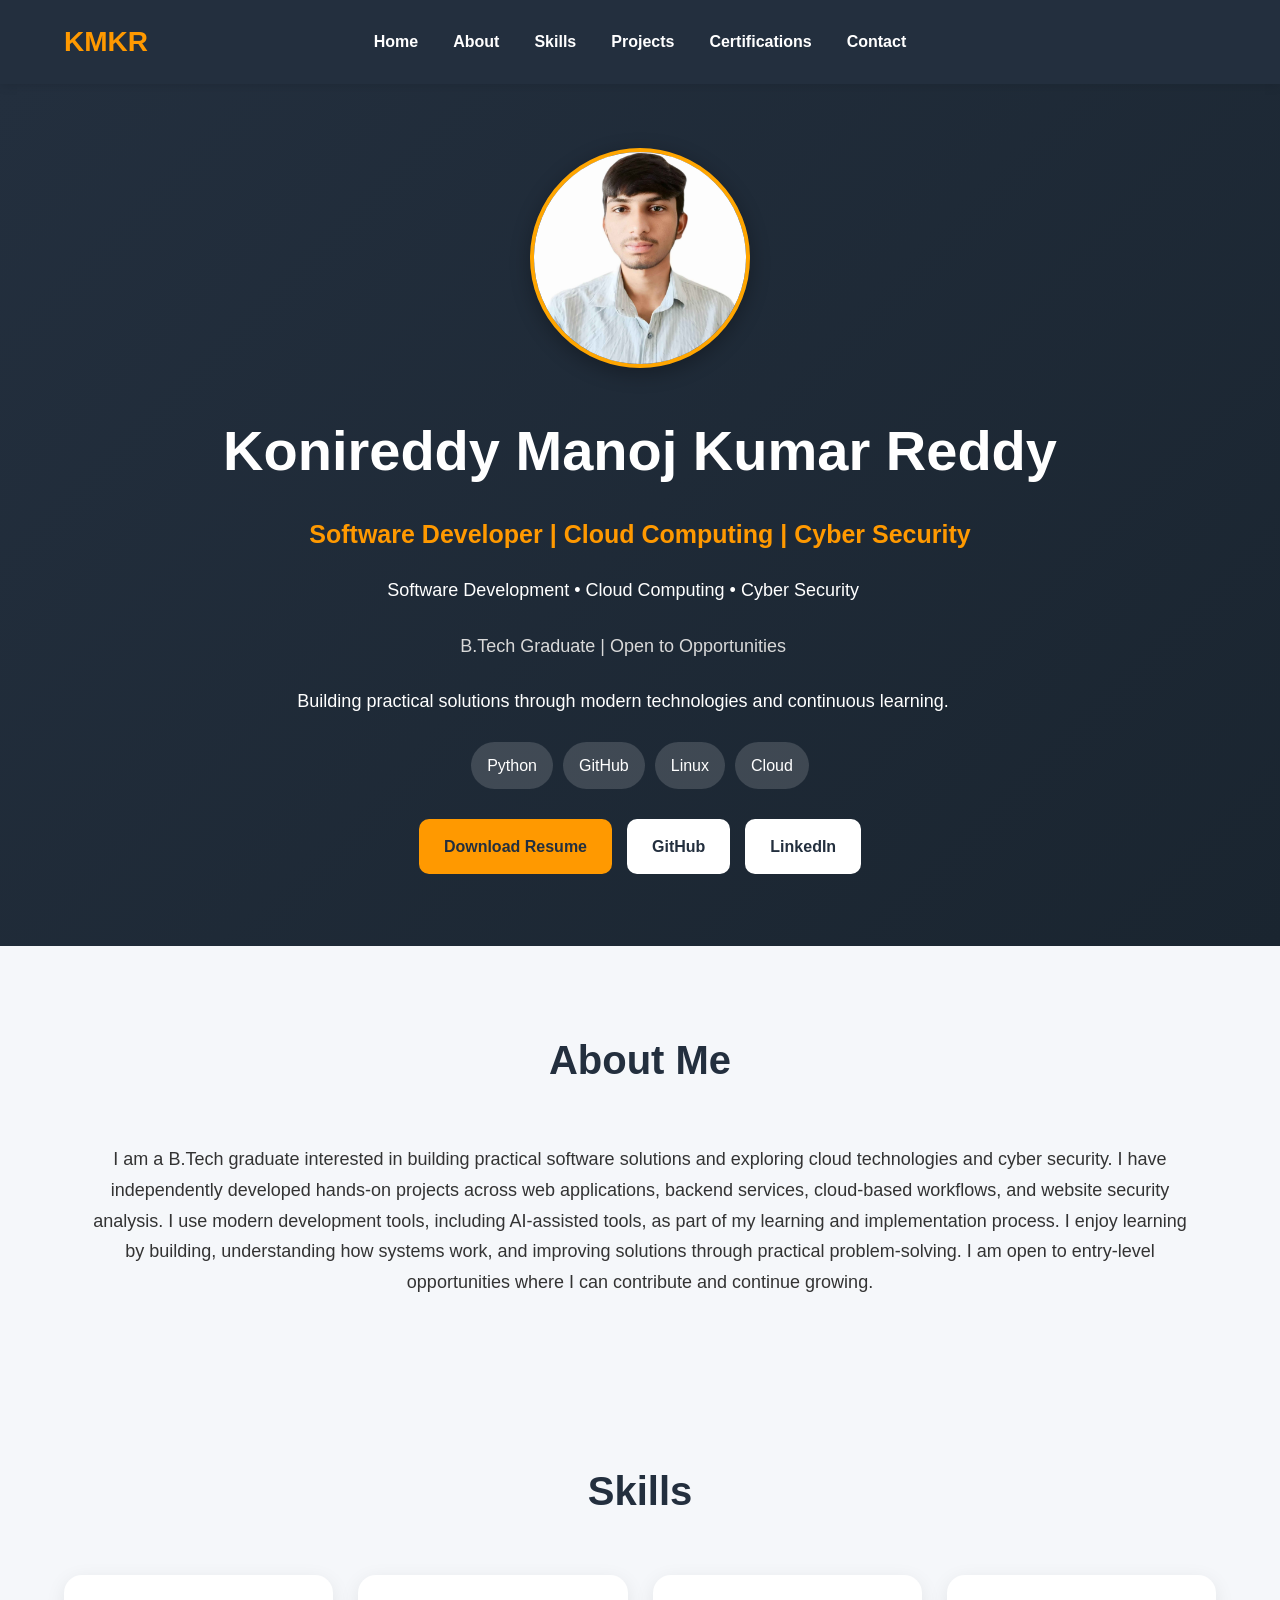
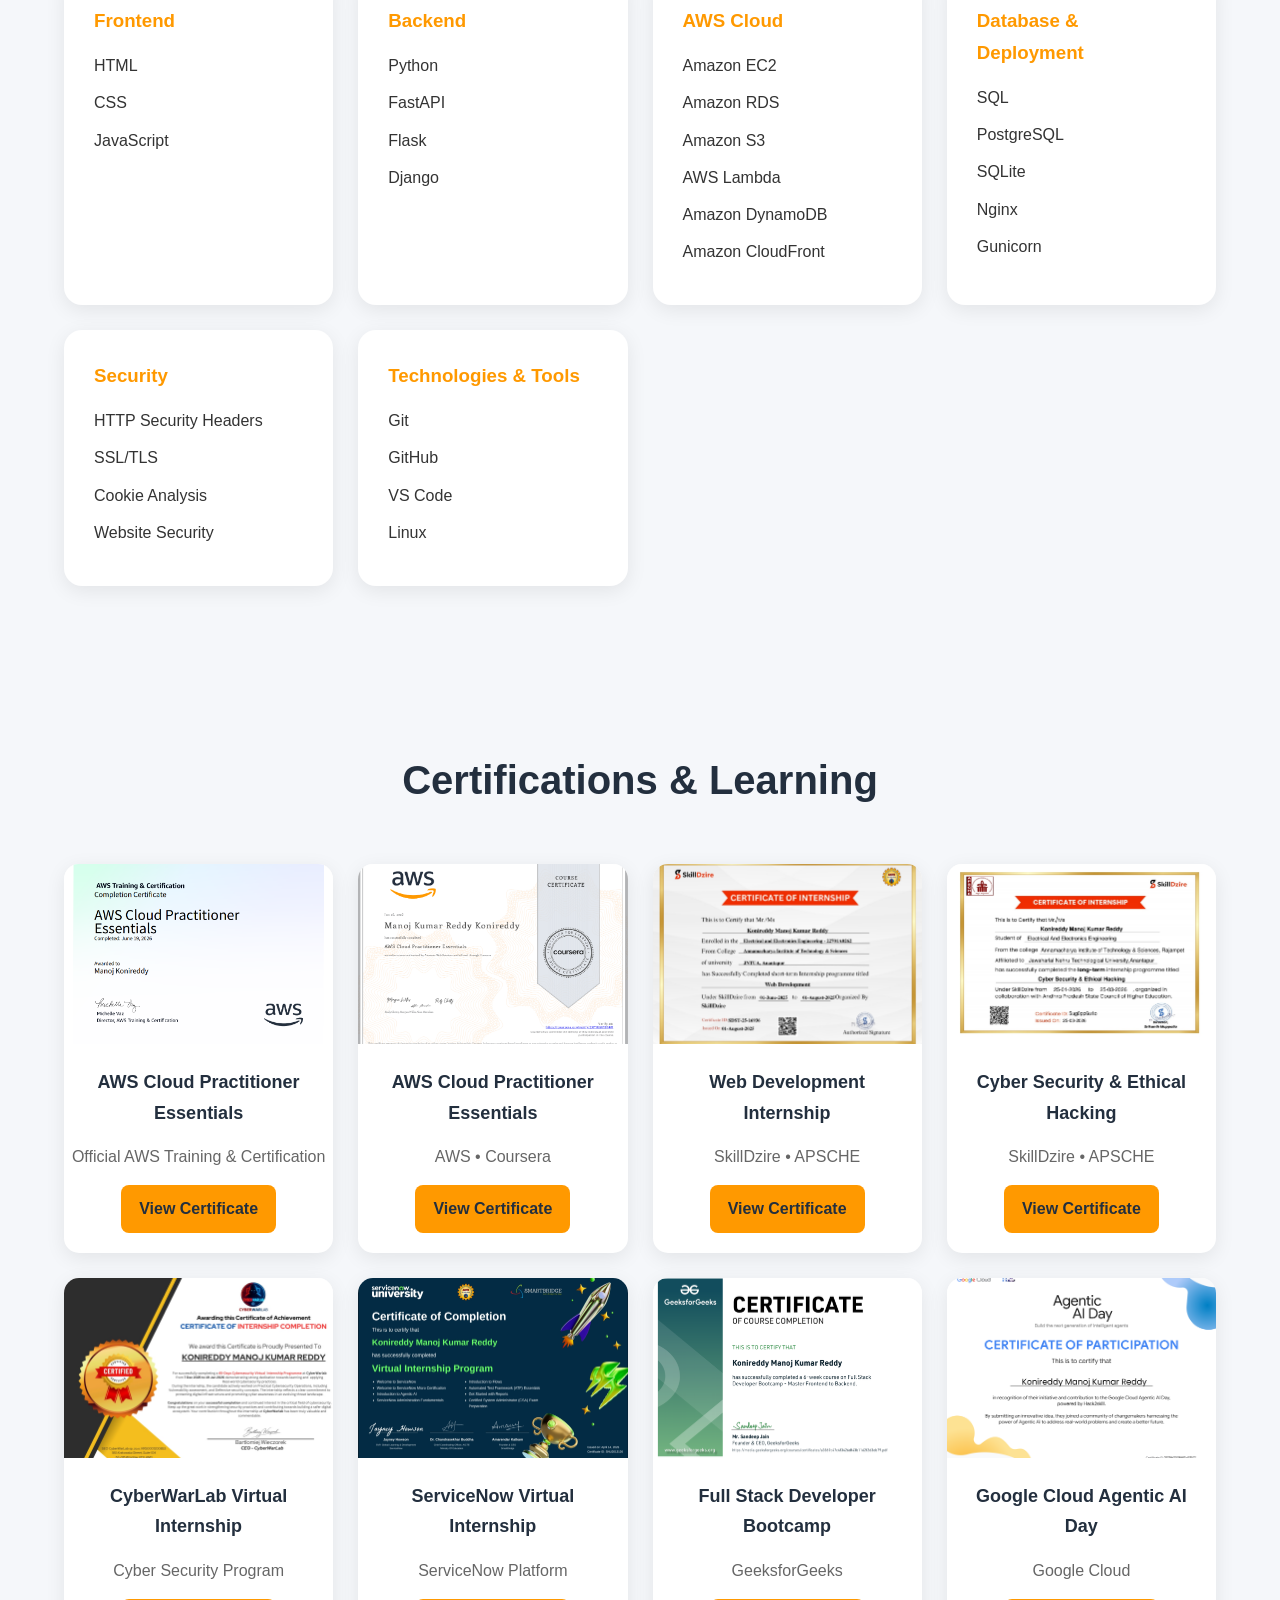
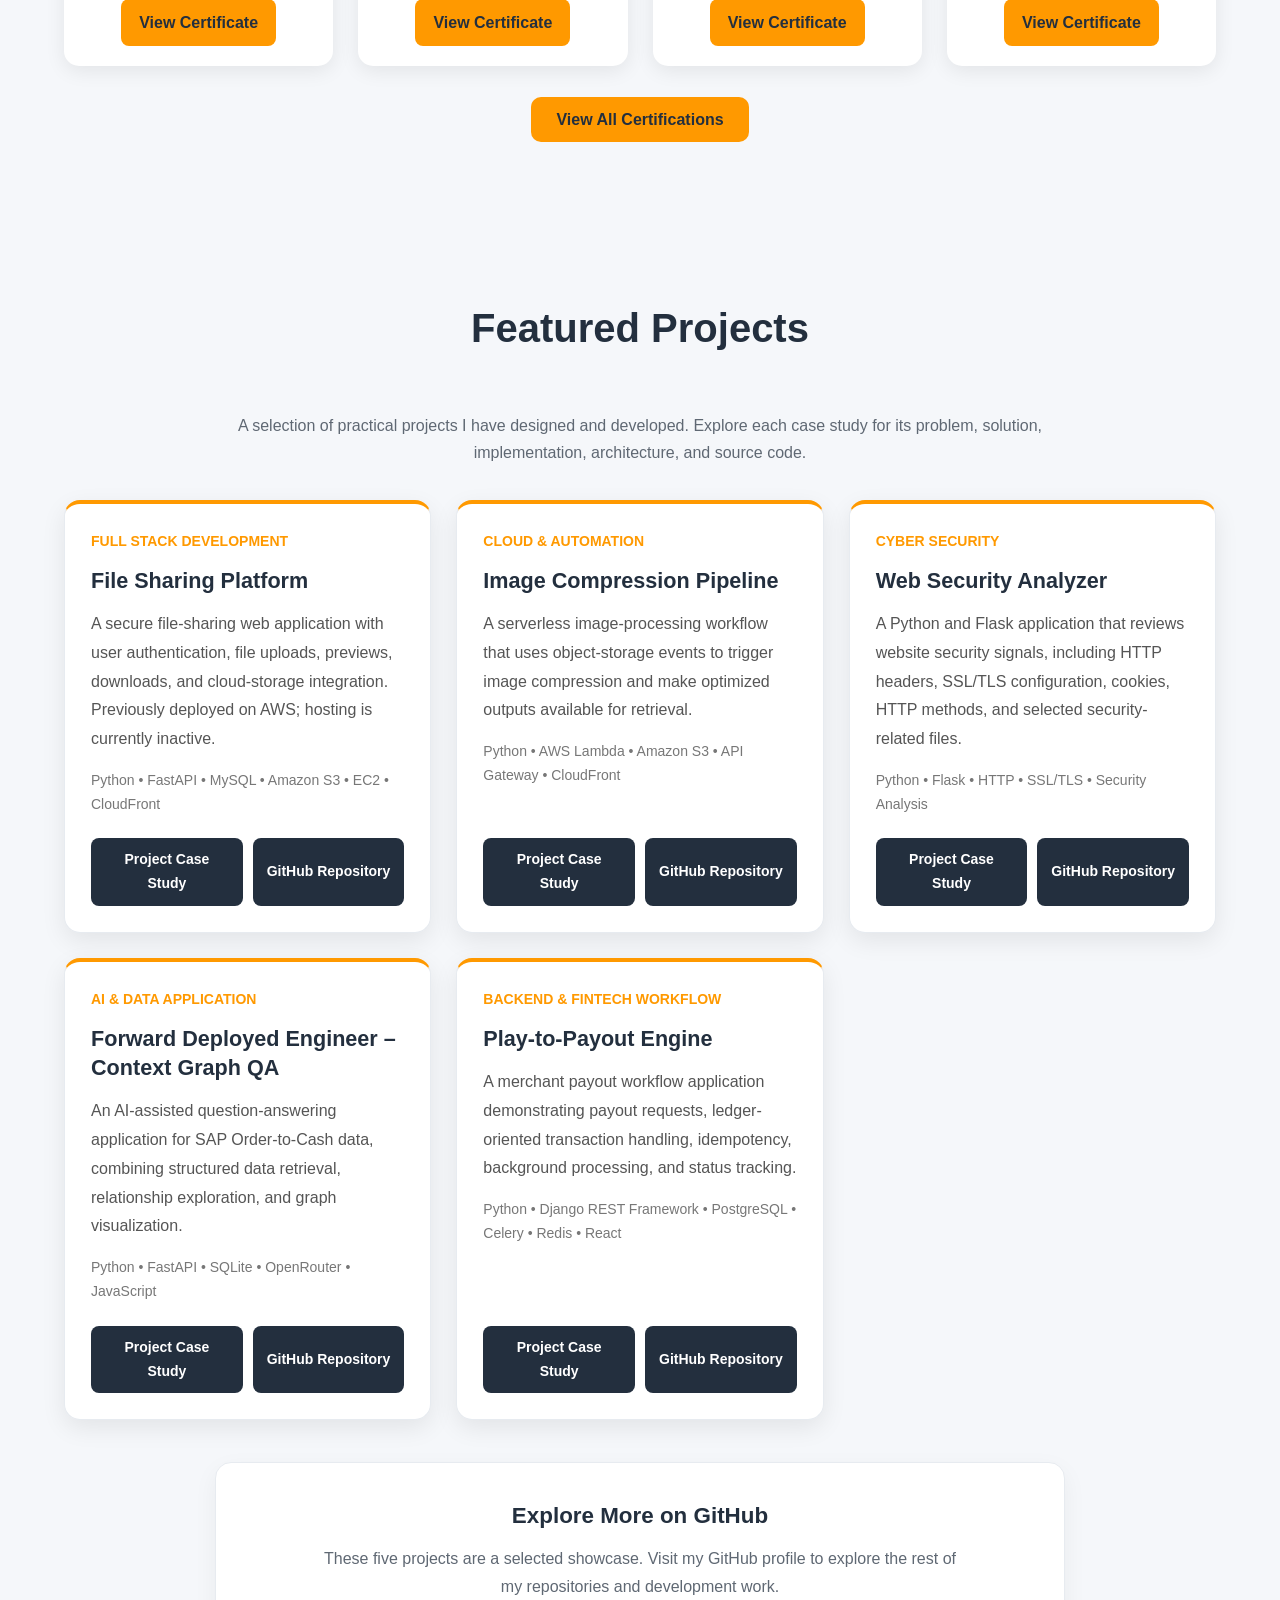
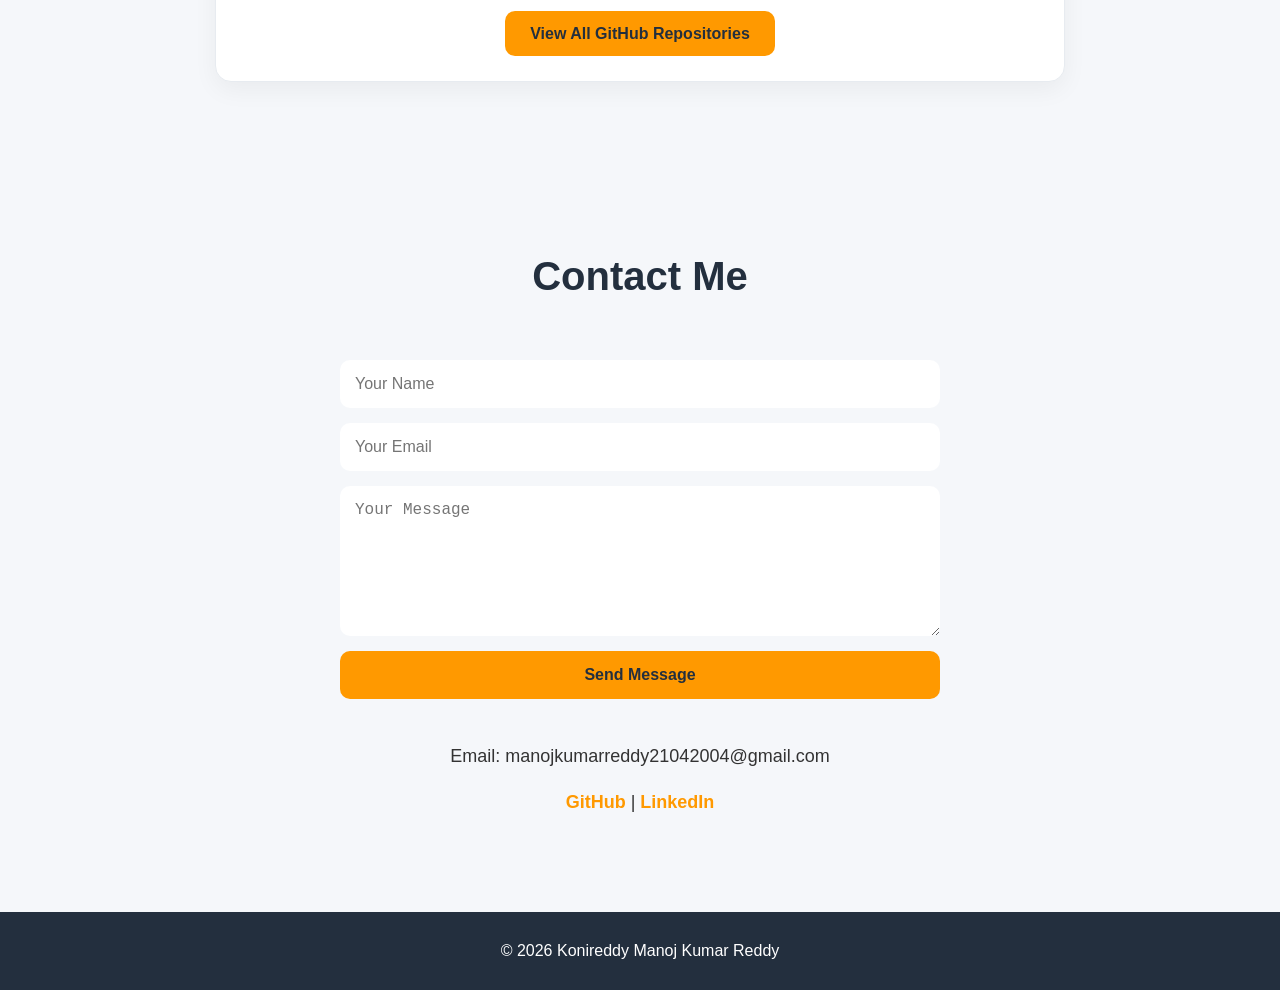
==== commit bb821a0f: "Update portfolio website and migrate deployment to GitHub Pages" ====
--- a/index.html
+++ b/index.html
@@ -22,13 +22,14 @@
 
     <ul class="desktop-links">
 
+        <li><a href="#home">Home</a></li>
         <li><a href="#about">About</a></li>
 
         <li><a href="#skills">Skills</a></li>
 
+        <li><a href="#projects">Projects</a></li>
+
         <li><a href="#certifications">Certifications</a></li>
-
-        <li><a href="#projects">Projects</a></li>
 
         <li><a href="#contact">Contact</a></li>
 
@@ -82,13 +83,14 @@
 
     </div>
 
+    <a href="#home">Home</a>
     <a href="#about">About</a>
 
     <a href="#skills">Skills</a>
 
+    <a href="#projects">Projects</a>
+
     <a href="#certifications">Certifications</a>
-
-    <a href="#projects">Projects</a>
 
     <a href="#contact">Contact</a>
 
@@ -110,7 +112,7 @@
 
 </div>
 
-<section class="hero">
+<section class="hero" id="home">
 
 <div class="hero-container">
 
@@ -118,9 +120,7 @@
     <img src="images/profile.jpeg" alt="Manoj Kumar Reddy">
 </div>
 
-<div class="visitor-badge">
-        <span id="counter">...</span>
-</div>
+
 
 <div class="hero-content">
 
@@ -129,11 +129,11 @@
 </h1>
 
 <h2>
-Software Developer | AWS Cloud Enthusiast | Cyber Security Learner
+Software Developer | Cloud Computing | Cyber Security
 </h2>
 
 <p class="hero-role">
-Software Development • Cloud Computing • DevOps • Cyber Security
+Software Development • Cloud Computing • Cyber Security
 </p>
 
 <p class="hero-status">
@@ -148,7 +148,6 @@
 <div class="hero-tags">
 
 <span>Python</span>
-<span>AWS</span>
 <span>GitHub</span>
 <span>Linux</span>
 <span>Cloud</span>
@@ -189,16 +188,17 @@
 
 <p>
 
-I am a B.Tech graduate with interests in Software Development,
-Cloud Computing, DevOps, and Cyber Security.
-
-Through internships, certifications, and hands-on projects,
-I have gained practical experience in web development,
-programming, cloud fundamentals, and problem-solving.
-
-Currently building AWS projects and exploring modern
-technologies while actively seeking opportunities to grow
-as a technology professional.
+I am a B.Tech graduate interested in building practical software
+solutions and exploring cloud technologies and cyber security.
+
+I have independently developed hands-on projects across web
+applications, backend services, cloud-based workflows, and website
+security analysis. I use modern development tools, including AI-assisted
+tools, as part of my learning and implementation process.
+
+I enjoy learning by building, understanding how systems work, and
+improving solutions through practical problem-solving. I am open to
+entry-level opportunities where I can contribute and continue growing.
 
 </p>
 
@@ -296,7 +296,7 @@
 
 <section id="certifications">
 
-<h2>Featured Certifications</h2>
+<h2>Certifications & Learning</h2>
 
 <div class="cert-grid">
 
@@ -517,333 +517,82 @@
 
 <section id="projects">
 
-<h2>Projects</h2>
+<h2>Featured Projects</h2>
+<p class="section-intro">A selection of practical projects I have designed and developed. Explore each case study for its problem, solution, implementation, architecture, and source code.</p>
 
 <div class="project-grid">
 
-<!-- Project 3 -->
-
 <div class="project-card">
-
-<div>
-
-<div class="project-type">☁ AWS Portfolio</div>
-
-<h3>AWS Portfolio Website</h3>
-
-<p>
-Personal portfolio website designed and deployed on AWS using
-Amazon S3, CloudFront, API Gateway, Lambda and DynamoDB to
-showcase projects, skills and certifications.
-</p>
-
-<div class="project-tech">
-AWS • S3 • CloudFront • Lambda • API Gateway • DynamoDB
-</div>
-
-</div>
-
-<div>
-
-<br><br>
-
-<div class="project-buttons">
-
-<a href="projects/portfolio-website.html"
-class="project-btn">
-Details
-</a>
-
-<a href="https://d3mwy50w6wapyd.cloudfront.net"
-target="_blank"
-class="project-btn live-btn">
-
-Portfolio Link
-
-</a>
-
-</div>
-
-</div>
-
-</div>
-
-<!-- Project 2 -->
+  <div>
+    <div class="project-type">Full Stack Development</div>
+    <h3>File Sharing Platform</h3>
+    <p>A secure file-sharing web application with user authentication, file uploads, previews, downloads, and cloud-storage integration. Previously deployed on AWS; hosting is currently inactive.</p>
+    <div class="project-tech">Python • FastAPI • MySQL • Amazon S3 • EC2 • CloudFront</div>
+  </div>
+  <div class="project-buttons">
+    <a href="projects/aws-file-sharing-platform.html" class="project-btn">Project Case Study</a>
+    <a href="https://github.com/manoj-konireddy/aws-file-sharing-platform" target="_blank" rel="noopener" class="project-btn">GitHub Repository</a>
+  </div>
+</div>
 
 <div class="project-card">
-
-<div>
-
-<div class="project-type">
-🚀 Full Stack AWS Project
-</div>
-
-<h3>AWS File Sharing Platform</h3>
-
-<p>
-A secure cloud-based file sharing platform that enables authenticated users to upload, preview, download, restore, and share files. 
-Built with FastAPI and deployed on AWS using Amazon EC2, Amazon RDS, Amazon S3, CloudFront, and Nginx with HTTPS support.
-</p>
-
-<div class="project-tech">
-FastAPI • Python • AWS EC2 • Amazon RDS • Amazon S3 • CloudFront • Nginx
-</div>
-
-</div>
-
-<div>
-
-<br><br>
-
-<div class="project-buttons">
-
-<a href="projects/aws-file-sharing-platform.html"
-class="project-btn">
-Details
-</a>
-
-<a href="https://dz2uxbjrzh7nu.cloudfront.net"
-target="_blank"
-class="project-btn live-btn">
-🚀 Live Demo
-</a>
-
-</div>
-
-</div>
-
-</div>
-
-
-<!-- Project 3 -->
+  <div>
+    <div class="project-type">Cloud & Automation</div>
+    <h3>Image Compression Pipeline</h3>
+    <p>A serverless image-processing workflow that uses object-storage events to trigger image compression and make optimized outputs available for retrieval.</p>
+    <div class="project-tech">Python • AWS Lambda • Amazon S3 • API Gateway • CloudFront</div>
+  </div>
+  <div class="project-buttons">
+    <a href="projects/image-compressor.html" class="project-btn">Project Case Study</a>
+    <a href="https://github.com/manoj-konireddy/AWS-Image-Compression-Pipeline" target="_blank" rel="noopener" class="project-btn">GitHub Repository</a>
+  </div>
+</div>
 
 <div class="project-card">
-
-<div>
-
-<div class="project-type">☁ AWS Project</div>
-
-<h3>AWS Image Compression Pipeline</h3>
-
-<p>
-Serverless image compression platform built with AWS Lambda, S3, API Gateway and CloudFront.
-</p>
-
-<div class="project-tech">
-AWS Lambda • S3 • API Gateway • CloudFront
-</div>
-
-</div>
-
-<div>
-
-<br><br>
-
-<div class="project-buttons">
-
-<a href="projects/image-compressor.html"
-class="project-btn">
-Details
-</a>
-
-<a href="https://d36njv3benvlbt.cloudfront.net/"
-target="_blank"
-class="project-btn live-btn">
-🚀 Live Demo
-</a>
-
-</div>
-
-</div>
-
-</div>
-
-<!-- Project 4 -->
+  <div>
+    <div class="project-type">Cyber Security</div>
+    <h3>Web Security Analyzer</h3>
+    <p>A Python and Flask application that reviews website security signals, including HTTP headers, SSL/TLS configuration, cookies, HTTP methods, and selected security-related files.</p>
+    <div class="project-tech">Python • Flask • HTTP • SSL/TLS • Security Analysis</div>
+  </div>
+  <div class="project-buttons">
+    <a href="projects/web-security-analyzer.html" class="project-btn">Project Case Study</a>
+    <a href="https://github.com/manoj-konireddy/Web-Security-Analyzer" target="_blank" rel="noopener" class="project-btn">GitHub Repository</a>
+  </div>
+</div>
 
 <div class="project-card">
-
-<div>
-
-<div class="project-type">🛡 Cyber Security Project</div>
-
-<h3>Web Security Analyzer</h3>
-
-<p>
-Production-ready website security assessment platform that analyzes
-HTTP security headers, SSL/TLS certificates, cookies, HTTP methods,
-robots.txt and security.txt with comprehensive risk analysis.
-</p>
-
-<div class="project-tech">
-Python • Flask • AWS EC2 • CloudFront • Nginx
-</div>
-
-</div>
-
-<div>
-
-<br><br>
-
-<div class="project-buttons">
-
-<a href="projects/web-security-analyzer.html"
-class="project-btn">
-Details
-</a>
-
-<a href="https://d1jbr2kt5i8apn.cloudfront.net"
-target="_blank"
-class="project-btn live-btn">
-
-Live Demo
-
-</a>
-
-</div>
-
-</div>
-
-</div>
-
-<!-- Project 4 -->
+  <div>
+    <div class="project-type">AI & Data Application</div>
+    <h3>Forward Deployed Engineer – Context Graph QA</h3>
+    <p>An AI-assisted question-answering application for SAP Order-to-Cash data, combining structured data retrieval, relationship exploration, and graph visualization.</p>
+    <div class="project-tech">Python • FastAPI • SQLite • OpenRouter • JavaScript</div>
+  </div>
+  <div class="project-buttons">
+    <a href="projects/forward-deployed-engineer.html" class="project-btn">Project Case Study</a>
+    <a href="https://github.com/manoj-konireddy/Forward-Deployed-Engineer" target="_blank" rel="noopener" class="project-btn">GitHub Repository</a>
+  </div>
+</div>
 
 <div class="project-card">
-
-<div>
-
-<div class="project-type">AI + Data Engineering Project</div>
-
-<h3>Forward Deployed Engineer</h3>
-
-<p>
-AI-powered Context Graph QA system for SAP
-Order-to-Cash datasets featuring graph
-visualization, natural language querying,
-and document traceability.
-</p>
-
-<div class="project-tech">
-FastAPI • SQLite • OpenRouter • HTML • CSS • JavaScript
-</div>
-
-</div>
-
-<div>
-
-<br><br>
-
-<div class="project-buttons">
-
-<a href="projects/forward-deployed-engineer.html"
-class="project-btn">
-Details
-</a>
-
-<a href="https://fde-graph-o2c.onrender.com"
-target="_blank"
-class="project-btn live-btn">
-🚀 Live Demo
-</a>
-
-</div>
-
-</div>
-
-</div>
-
-<!-- Project 5 -->
-
-<div class="project-card">
-
-<div>
-
-<div class="project-type">💳 Backend FinTech Project</div>
-
-<h3>Payout Management System</h3>
-
-<p>
-Merchant payout processing platform featuring
-ledger management, idempotent APIs, Celery
-workers, and automated payout workflows.
-</p>
-
-<div class="project-tech">
-Python Django • DRF • Celery • PostgreSQL • React
-</div>
-
-</div>
-
-<div>
-
-<br><br>
-
-<div class="project-buttons">
-
-<a href="projects/playto-payout-engine.html"
-class="project-btn">
-Details
-</a>
-
-<a href="https://github.com/manoj-konireddy/playto-payout-engine"
-target="_blank"
-class="project-btn live-btn">
-📂 GitHub
-</a>
-
-</div>
-
-</div>
-
-</div>
-
-
-<!-- Project 6 -->
-
-<div class="project-card">
-
-<div>
-
-<div class="project-type">☁ AWS Project</div>
-
-<h3>AWS Three-Tier Web Application</h3>
-
-<p>
-Scalable three-tier architecture hosted
-on AWS cloud infrastructure.
-</p>
-
-<div class="project-tech">
-AWS • EC2 • RDS • VPC
-</div>
-
-</div>
-
-<div>
-
-<span class="project-status">
-Planned
-</span>
-
-<br><br>
-
-<div class="project-buttons">
-
-<a href="projects/three-tier.html"
-class="project-btn">
-Details
-</a>
-
-<a href="#"
-class="project-btn live-btn">
-🚧 Coming Soon
-</a>
-
-</div>
-
-</div>
-
-</div>
-
+  <div>
+    <div class="project-type">Backend & FinTech Workflow</div>
+    <h3>Play-to-Payout Engine</h3>
+    <p>A merchant payout workflow application demonstrating payout requests, ledger-oriented transaction handling, idempotency, background processing, and status tracking.</p>
+    <div class="project-tech">Python • Django REST Framework • PostgreSQL • Celery • Redis • React</div>
+  </div>
+  <div class="project-buttons">
+    <a href="projects/playto-payout-engine.html" class="project-btn">Project Case Study</a>
+    <a href="https://github.com/manoj-konireddy/playto-payout-engine" target="_blank" rel="noopener" class="project-btn">GitHub Repository</a>
+  </div>
+</div>
+
+</div>
+
+<div class="github-more">
+  <h3>Explore More on GitHub</h3>
+  <p>These five projects are a selected showcase. Visit my GitHub profile to explore the rest of my repositories and development work.</p>
+  <a href="https://github.com/manoj-konireddy" target="_blank" rel="noopener" class="btn">View All GitHub Repositories</a>
 </div>
 
 </section>
@@ -908,43 +657,7 @@
 
 </footer>
 
-<script>
-
-const apiUrl =
-'https://ho70iwkoj5.execute-api.ap-south-1.amazonaws.com/prod/count';
-
-let uniqueVisit = false;
-
-if (!localStorage.getItem("portfolioVisited")) {
-
-    uniqueVisit = true;
-
-    localStorage.setItem(
-        "portfolioVisited",
-        "true"
-    );
-}
-
-const url =
-apiUrl + '?unique=' + uniqueVisit;
-
-fetch(url)
-.then(response => response.json())
-.then(data => {
-
-    document.getElementById('counter').innerHTML =
-    '👁 ' + data.views +
-    ' | 👤 ' + data.visitors;
-
-})
-.catch(error => {
-
-    document.getElementById('counter').innerText =
-    'Error';
-
-});
-
-</script>
+
 
 <!-- Hamburger Menu Script -->
 
--- a/style.css
+++ b/style.css
@@ -64,25 +64,12 @@
     text-decoration:none;
     color:white;
     font-weight:600;
-    font-size:22px;
+    font-size:16px;
     transition:0.3s;
 }
 
 nav ul li a:hover{
     color:#ff9900;
-}
-
-.visitor-badge{
-    background:#ff9900;
-    color:#232f3e;
-    padding:10px 18px;
-    border-radius:25px;
-    font-weight:bold;
-}
-
-.visitor-badge{
-    display:flex;
-    align-items:center;
 }
 
 /* =========================================
@@ -93,7 +80,7 @@
     min-height:75vh;
     background:linear-gradient(135deg,#232f3e,#1a2530);
     color:white;
-    padding:px 20px;
+    padding:64px 20px 72px;
 }
 
 .hero h1{
@@ -780,11 +767,6 @@
         text-align:center;
     }
 
-    .visitor-badge{
-        display:flex;
-        align-items:center;
-    }
-
     section h2{
         font-size:30px;
     }
@@ -914,19 +896,6 @@
         flex-direction:row;
         justify-content:space-between;
         align-items:center;
-    }
-
-    .visitor-badge{
-        display:flex;
-        align-items:center;
-        justify-content:center;
-        background:#ff9900;
-        color:#232f3e;
-        padding:10px 15px;
-        border-radius:25px;
-        font-size:14px;
-        font-weight:bold;
-        min-width:120px;
     }
 
     .menu-toggle {
@@ -1080,15 +1049,6 @@
     opacity:0.9;
 }
 
-/* Visitor Counter */
-
-.mobile-counter{
-    text-align:center;
-    margin:20px 0;
-    font-size:16px;
-    font-weight:bold;
-    color:#ff9900;
-}
 
 .architecture-image-large{
     display:block;
@@ -2024,4 +1984,81 @@
 
 }
 
-}+}
+
+/* Portfolio refinement: featured projects and repository callout */
+.section-intro{
+    max-width:820px;
+    margin:0 auto 34px;
+    text-align:center;
+    color:#5f6873;
+}
+.project-card{
+    min-height:330px;
+    border:1px solid #e7ebf0;
+    border-top:4px solid #ff9900;
+    border-radius:16px;
+    padding:26px;
+}
+.project-card:hover{transform:translateY(-4px);}
+.project-card h3{font-size:1.35rem;line-height:1.35;}
+.project-buttons{
+    display:flex;
+    flex-wrap:wrap;
+    gap:10px;
+    margin-top:22px;
+}
+.project-btn{
+    display:inline-flex;
+    align-items:center;
+    justify-content:center;
+    padding:10px 14px;
+    border-radius:8px;
+    background:#232f3e;
+    color:#fff;
+    text-decoration:none;
+    font-size:14px;
+    font-weight:600;
+    transition:background .2s ease, transform .2s ease;
+}
+.project-btn:hover{background:#34465c;transform:translateY(-1px);}
+.github-more{
+    max-width:850px;
+    margin:42px auto 0;
+    padding:34px 24px;
+    text-align:center;
+    background:#fff;
+    border:1px solid #e7ebf0;
+    border-radius:16px;
+    box-shadow:0 8px 24px rgba(0,0,0,.05);
+}
+.github-more h3{color:#232f3e;margin-bottom:10px;font-size:1.4rem;}
+.github-more p{color:#5f6873;margin:0 auto 20px;max-width:650px;}
+.project-note{
+    max-width:760px;
+    margin:18px auto 0;
+    padding:11px 15px;
+    border-radius:8px;
+    background:rgba(255,255,255,.12);
+    color:#e7edf5;
+    font-size:14px !important;
+}
+.case-study-panel{
+    max-width:1000px;
+    margin:24px auto;
+    padding:28px 30px;
+    border:1px solid #e7ebf0;
+    border-radius:14px;
+    background:#fff;
+    box-shadow:0 5px 18px rgba(20,35,50,.05);
+}
+.case-study-panel h3{color:#232f3e;margin:0 0 12px;}
+.case-study-panel p{color:#515b66;line-height:1.8;margin-bottom:12px;}
+.case-study-panel ul{padding-left:22px;color:#515b66;line-height:1.9;}
+.architecture-image-large{max-width:100%;height:auto;object-fit:contain;}
+@media(max-width:768px){
+  .project-card{min-height:0;padding:21px;}
+  .project-buttons{flex-direction:column;}
+  .project-btn{width:100%;}
+  .case-study-panel{padding:22px 18px;}
+}
